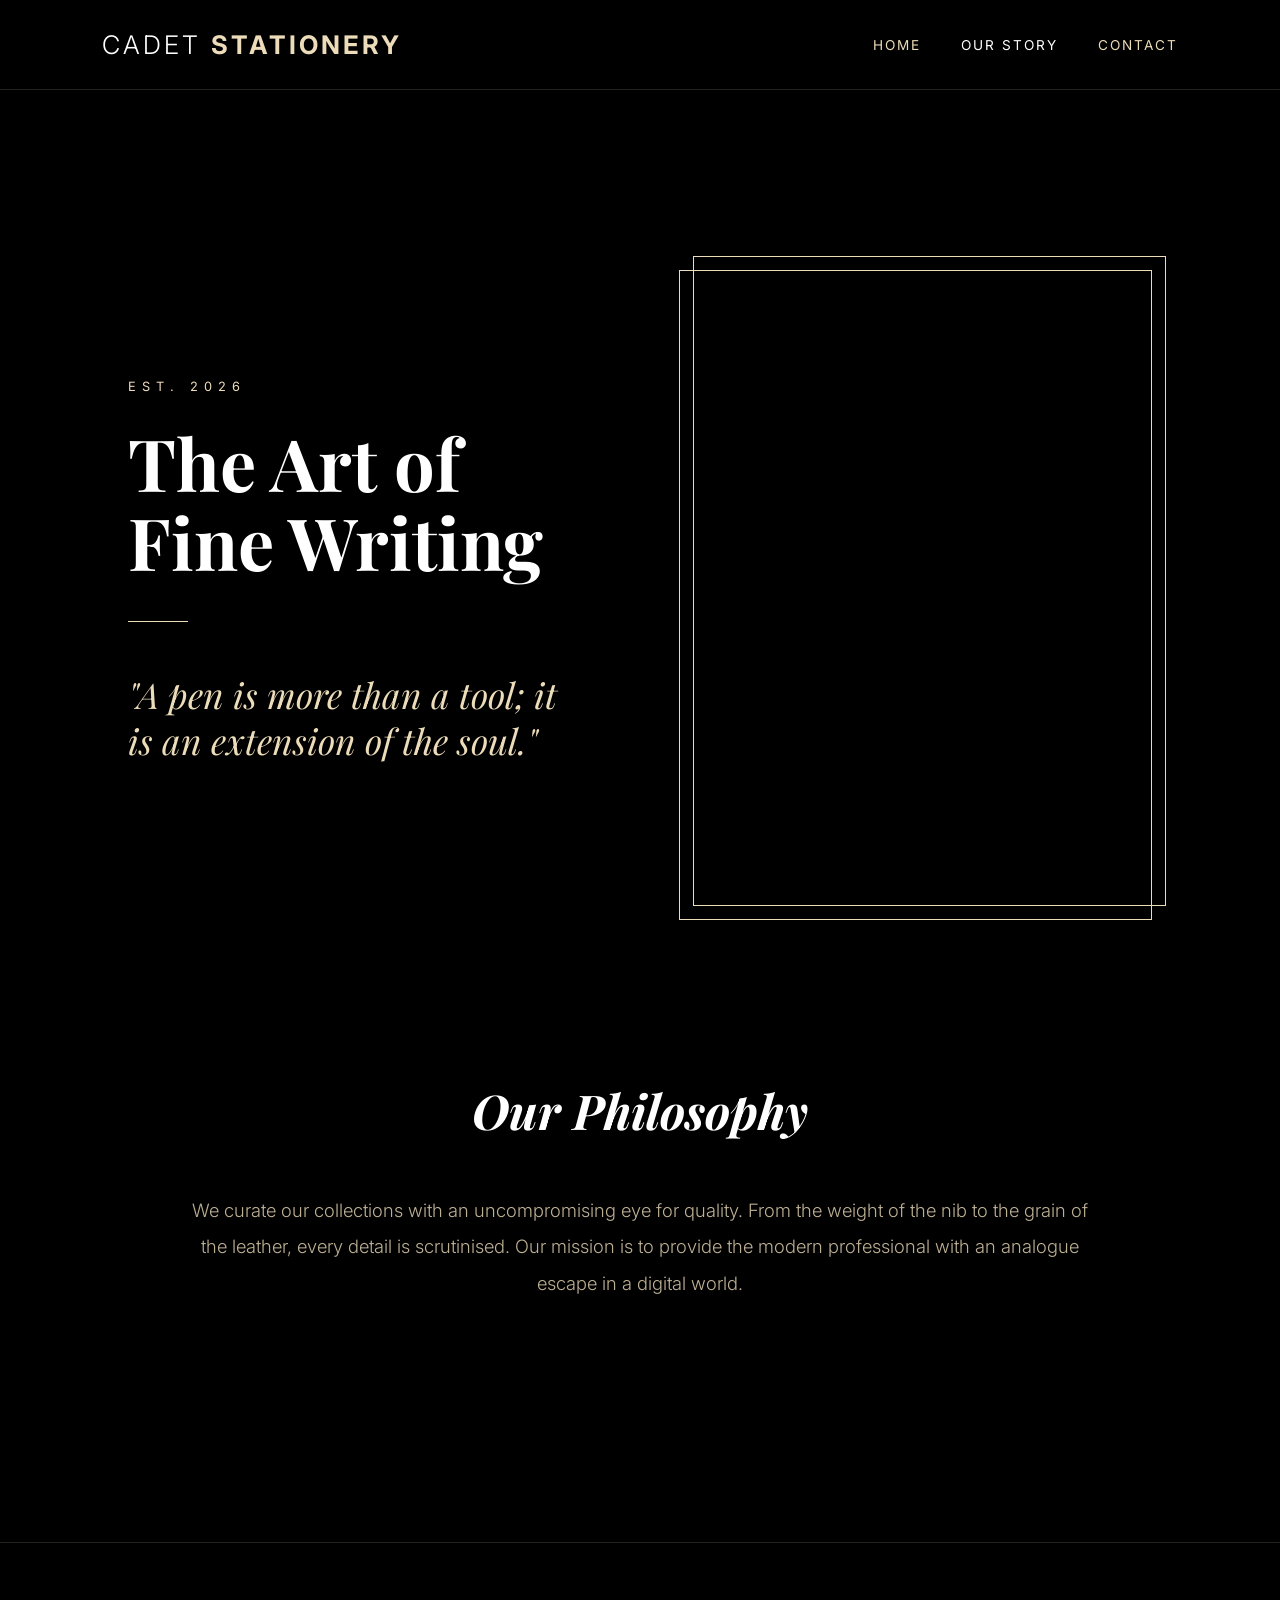
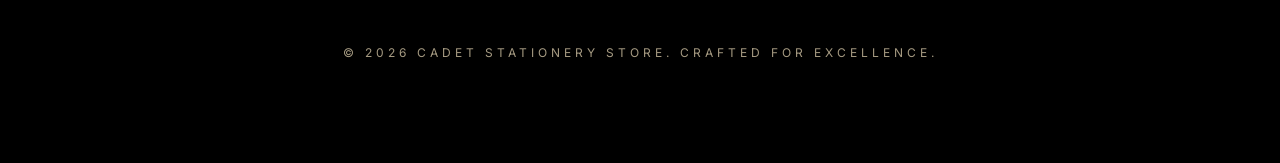
==== about.html @ 722ee62f "Update: Transformed website to Obsidian & Champagne ultra-luxury (Chanel) theme" ====
<!DOCTYPE html>
<html lang="en">

<head>
    <meta charset="UTF-8">
    <meta name="viewport" content="width=device-width, initial-scale=1.0">
    <title>Our Heritage | Cadet Stationery</title>
    <link href="https://fonts.googleapis.com/css2?family=Inter:wght@300;400;700&family=Playfair+Display:ital,wght@0,700;1,400&display=swap" rel="stylesheet">
    <link rel="stylesheet" href="style.css">
    <link rel="stylesheet" href="https://cdnjs.cloudflare.com/ajax/libs/font-awesome/6.4.0/css/all.min.css">
    <style>
        .heritage-section {
            display: flex;
            align-items: center;
            gap: 100px;
            margin-bottom: 150px;
        }
        .heritage-image {
            flex: 1;
            height: 650px;
            background: url('https://images.unsplash.com/photo-1456735190827-d1262f71b8a3?auto=format&fit=crop&q=80&w=800') center/cover;
            border: 1px solid var(--accent-champagne);
            padding: 10px;
            position: relative;
        }
        .heritage-image::after {
            content: '';
            position: absolute;
            top: -15px; right: -15px;
            width: 100%; height: 100%;
            border: 1px solid var(--accent-champagne);
            z-index: -1;
        }
        .heritage-content {
            flex: 1;
        }
        .gold-divider {
            width: 60px;
            height: 1px;
            background: var(--accent-champagne);
            margin: 40px 0;
        }
        .quote {
            font-size: 2.22rem;
            font-family: 'Playfair Display', serif;
            font-style: italic;
            color: var(--text-champagne);
            margin: 50px 0;
            line-height: 1.3;
        }

        @media (max-width: 768px) {
            .heritage-section { 
                flex-direction: column; 
                gap: 60px; 
                text-align: center; 
            }
            .heritage-image { 
                height: 500px;
                width: 100%; 
                order: -1; 
            }
            .heritage-image::after { display: none; }
            .heritage-content h1 { font-size: 3rem !important; }
            .quote { font-size: 1.6rem; }
            .gold-divider { margin: 30px auto; }
        }
    </style>
</head>

<body>
    <header>
        <a href="index.html" class="logo">CADET <span>STATIONERY</span></a>
        <ul class="nav-menu" id="navMenu">
            <li><a href="index.html">Home</a></li>
            <li><a href="about.html" class="active">Our Story</a></li>
            <li><a href="contact.html">Contact</a></li>
        </ul>
        <div class="menu-btn" id="menuBtn">
            <i class="fas fa-bars"></i>
        </div>
    </header>

    <section class="section-container" style="margin-top: 150px;">
        <div class="heritage-section">
            <div class="heritage-content">
                <p style="text-transform: uppercase; letter-spacing: 6px; color: var(--accent-champagne); margin-bottom: 25px; font-size: 0.8rem;">EST. 2026</p>
                <h1 id="dynTitle" style="font-size: 4.5rem; line-height: 1.1; color: var(--text-white);">The Art of <br>Fine Writing</h1>
                <div class="gold-divider"></div>
                <p id="dynText" style="font-weight: 300; font-size: 1.15rem; color: var(--text-champagne); line-height: 1.9; opacity: 0.9;">
                    <!-- Dynamic Content -->
                </p>
                <p id="dynQuote" class="quote">"A pen is more than a tool; it is an extension of the soul."</p>
            </div>
            <div id="dynImg" class="heritage-image"></div>
        </div>

        <div style="text-align: center; max-width: 900px; margin: 0 auto; padding-bottom: 120px;">
            <h2 style="font-size: 3rem; margin-bottom: 40px; color: var(--text-white); font-style: italic;">Our Philosophy</h2>
            <p style="font-weight: 300; font-size: 1.15rem; color: var(--text-champagne); line-height: 2; opacity: 0.8;">
                We curate our collections with an uncompromising eye for quality. From the weight of the nib to the grain of the leather, every detail is scrutinised. Our mission is to provide the modern professional with an analogue escape in a digital world.
            </p>
        </div>
    </section>

    <footer>
        <p>&copy; 2026 Cadet Stationery Store. Crafted for excellence.</p>
    </footer>

    <script>
        // Load Dynamic CMS Data
        const cmsData = JSON.parse(localStorage.getItem('cadet_cms'));
        if (cmsData) {
            if (cmsData.storyTitle) document.getElementById('dynTitle').innerText = cmsData.storyTitle;
            if (cmsData.storyText) document.getElementById('dynText').innerText = cmsData.storyText;
            if (cmsData.storyQuote) document.getElementById('dynQuote').innerText = `"${cmsData.storyQuote}"`;
            if (cmsData.storyImg) document.getElementById('dynImg').style.backgroundImage = `url('${cmsData.storyImg}')`;
        }
    </script>
</body>

</html>
---- style.css ----
/* 
    Cadet Stationery - $100,000 Premium Design System
    Refined Palette: Deep Royal Navy, 24k Gold, Silk Cream, Obsidian
*/

@import url('https://fonts.googleapis.com/css2?family=Inter:wght@300;400;500;700&family=Playfair+Display:ital,wght@0,700;1,400&display=swap');

:root {
    --primary-obsidian: #050505;
    --accent-champagne: #ecdcb9;
    --champagne-glow: rgba(236, 220, 185, 0.4);
    --chanel-bloom: 0 0 30px rgba(236, 220, 185, 0.2);
    --text-white: #ffffff;
    --text-champagne: #ecdcb9;
    --bg-dark: #000000;
    --card-bg: rgba(255, 255, 255, 0.03);
    --glass-border: rgba(236, 220, 185, 0.15);
    --transition-slow: all 0.6s cubic-bezier(0.16, 1, 0.3, 1);
    --transition-fast: all 0.3s ease;
}

/* Base Styles */
* {
    margin: 0;
    padding: 0;
    box-sizing: border-box;
}

html {
    scroll-behavior: smooth;
}

body {
    font-family: 'Inter', sans-serif;
    background-color: var(--bg-dark);
    color: var(--text-white);
    line-height: 1.7;
    overflow-x: hidden;
}

/* Custom Scrollbar */
::-webkit-scrollbar {
    width: 6px;
}
::-webkit-scrollbar-track {
    background: var(--bg-dark);
}
::-webkit-scrollbar-thumb {
    background: var(--accent-champagne);
    border-radius: 10px;
}

h1, h2, h3 {
    font-family: 'Playfair Display', serif;
    font-weight: 700;
}

/* Animations */
@keyframes fadeInUp {
    from { opacity: 0; transform: translateY(40px); }
    to { opacity: 1; transform: translateY(0); }
}

@keyframes champagnePulse {
    0% { box-shadow: 0 0 0 0 var(--champagne-glow); }
    70% { box-shadow: 0 0 20px 10px rgba(236, 220, 185, 0); }
    100% { box-shadow: 0 0 0 0 rgba(236, 220, 185, 0); }
}

/* Header & Nav */
header {
    height: 90px;
    display: flex;
    justify-content: space-between;
    align-items: center;
    padding: 0 8%;
    background: rgba(0, 0, 0, 0.9);
    backdrop-filter: blur(15px);
    position: fixed;
    width: 100%;
    top: 0;
    z-index: 1000;
    border-bottom: 1px solid var(--glass-border);
    transition: var(--transition-fast);
}

.logo {
    font-size: 1.6rem;
    color: var(--text-white);
    text-decoration: none;
    letter-spacing: 3px;
    text-transform: uppercase;
    font-weight: 300;
}

.logo span {
    color: var(--accent-champagne);
    font-weight: 700;
}

.nav-menu {
    display: flex;
    list-style: none;
}

.nav-menu li {
    margin-left: 40px;
}

.nav-menu a {
    text-decoration: none;
    color: var(--text-champagne);
    font-weight: 400;
    font-size: 0.85rem;
    text-transform: uppercase;
    letter-spacing: 2px;
    transition: var(--transition-fast);
}

.nav-menu a:hover, .nav-menu a.active {
    color: var(--text-white);
}

.menu-btn {
    display: none;
    font-size: 1.5rem;
    cursor: pointer;
    color: var(--text-dark);
    transition: var(--transition-fast);
}

.menu-btn:hover {
    color: var(--accent-gold);
}

/* Hero Section */
.hero {
    height: 100vh;
    width: 100%;
    background: linear-gradient(rgba(0, 0, 0, 0.8), rgba(0, 0, 0, 0.5)), url('hero-bg.png');
    background-size: cover;
    background-position: center;
    display: flex;
    align-items: center;
    justify-content: center;
    text-align: center;
    padding: 0 20px;
}

.hero-content h1 {
    font-size: 5.5rem;
    margin-bottom: 20px;
    line-height: 1.1;
    font-style: italic;
    color: var(--text-white);
    text-shadow: 0 0 20px rgba(255, 255, 255, 0.1);
}

.hero-content p {
    font-size: 1.1rem;
    margin: 0 auto 40px;
    color: var(--text-champagne);
    letter-spacing: 2px;
    text-transform: uppercase;
    font-weight: 300;
    max-width: 800px;
}

.btn-premium {
    padding: 18px 55px;
    background: var(--accent-champagne);
    color: var(--primary-obsidian);
    text-decoration: none;
    font-weight: 700;
    text-transform: uppercase;
    letter-spacing: 4px;
    transition: var(--transition-slow);
    display: inline-block;
    border: 1px solid var(--accent-champagne);
}

.btn-premium:hover {
    background: transparent;
    color: var(--accent-champagne);
    transform: scale(1.05);
}

/* Sections */
.section-container {
    padding: 120px 10%;
    max-width: 1600px;
    margin: 0 auto;
}

/* Featured Products Grid */
.product-grid {
    display: grid;
    grid-template-columns: repeat(auto-fit, minmax(320px, 1fr));
    gap: 60px;
    margin-top: 60px;
}

.product-card {
    background: var(--card-bg);
    border: 1px solid var(--glass-border);
    padding: 40px;
    text-align: center;
    transition: var(--transition-slow);
    position: relative;
    overflow: hidden;
}

.product-card:hover {
    transform: translateY(-20px);
    border-color: var(--accent-champagne);
    box-shadow: var(--chanel-bloom);
}

.product-img-container {
    width: 100%;
    height: 350px;
    overflow: hidden;
    margin-bottom: 30px;
    background: #0a0a0a;
}

.product-name {
    font-size: 1.8rem;
    margin-bottom: 12px;
    color: var(--text-white);
    font-style: italic;
    letter-spacing: 1px;
}

.product-price {
    font-size: 1rem;
    color: var(--accent-champagne);
    font-weight: 300;
    margin-bottom: 35px;
    letter-spacing: 3px;
    text-transform: uppercase;
}

.buy-btn {
    width: 100%;
    padding: 18px;
    background: transparent;
    color: var(--accent-champagne);
    border: 1px solid var(--accent-champagne);
    cursor: pointer;
    font-weight: 700;
    text-transform: uppercase;
    letter-spacing: 3px;
    transition: var(--transition-fast);
}

.buy-btn:hover {
    background: var(--accent-champagne);
    color: var(--primary-obsidian);
}

/* WhatsApp Float */
.whatsapp-float {
    position: fixed;
    bottom: 50px;
    right: 50px;
    width: 70px;
    height: 70px;
    background: #25d366;
    color: white;
    border-radius: 50%;
    display: flex;
    align-items: center;
    justify-content: center;
    font-size: 35px;
    box-shadow: 0 10px 30px rgba(0,0,0,0.5);
    text-decoration: none;
    z-index: 1000;
    animation: goldPulse 2s infinite;
    transition: var(--transition-fast);
}

.whatsapp-float:hover {
    transform: scale(1.1) rotate(10deg);
}

.product-card:hover {
    transform: translateY(-10px);
    border-color: var(--primary-forest);
    box-shadow: 0 20px 40px rgba(26, 60, 52, 0.08);
}

.product-img {
    width: 100%;
    height: 100%;
    object-fit: cover;
    transition: var(--transition-slow);
}

.product-card:hover .product-img {
    transform: scale(1.08);
}

/* Category Filters */
.filter-bar {
    display: flex;
    justify-content: center;
    gap: 20px;
    margin-bottom: 60px;
    flex-wrap: wrap;
}

.filter-tab {
    padding: 12px 30px;
    background: transparent;
    border: 1px solid var(--glass-border);
    color: var(--text-champagne);
    cursor: pointer;
    font-size: 0.8rem;
    text-transform: uppercase;
    letter-spacing: 3px;
    transition: var(--transition-fast);
}

.filter-tab:hover, .filter-tab.active {
    background: var(--accent-champagne);
    color: var(--primary-obsidian);
    border-color: var(--accent-champagne);
}

footer {
    padding: 100px 8%;
    background: #000000;
    text-align: center;
    border-top: 1px solid var(--glass-border);
}

footer p {
    color: var(--text-champagne);
    font-size: 0.75rem;
    letter-spacing: 4px;
    text-transform: uppercase;
    opacity: 0.7;
}

.product-card:hover .product-img {
    transform: scale(1.1);
    filter: brightness(1.1);
}

.product-card {
    background: var(--card-bg);
    border: 1px solid var(--glass-border);
    padding: 30px;
    text-align: center;
    transition: var(--transition-slow);
    display: flex;
    flex-direction: column;
    justify-content: space-between;
}

.product-card:hover {
    transform: translateY(-20px);
    border-color: var(--accent-gold);
    box-shadow: var(--gold-bloom);
}

/* Responsive Design System Refinement */

@media (max-width: 1200px) {
    .section-container { padding: 100px 5%; }
    .product-grid { gap: 30px; }
}

@media (max-width: 1024px) {
    .hero-content h1 { font-size: 3.8rem; }
    .product-grid { grid-template-columns: repeat(2, 1fr); }
}

@media (max-width: 768px) {
    header { padding: 0 5%; height: 75px; }
    .logo { font-size: 1.3rem; }
    
    .menu-btn { display: block; z-index: 1001; }

    .nav-menu { 
        position: fixed;
        top: 0;
        right: -100%;
        width: 80%;
        height: 100vh;
        background: #02060c;
        flex-direction: column;
        align-items: center;
        justify-content: center;
        transition: var(--transition-slow);
        box-shadow: -10px 0 30px rgba(0,0,0,0.5);
        border-left: 1px solid var(--glass-border);
    }

    .nav-menu.active { right: 0; }
    .nav-menu li { margin: 20px 0; }
    .hero-content h1 { font-size: 3.2rem; }
    
    .filter-bar { gap: 10px; }
    .filter-tab { padding: 8px 15px; font-size: 0.7rem; }
}

@media (max-width: 600px) {
    .product-grid { 
        grid-template-columns: repeat(2, 1fr) !important; 
        gap: 15px !important; 
    }
    .hero-content h1 { font-size: 2.2rem; }
    .hero-content p { font-size: 0.8rem; }
    .btn-premium { 
        padding: 12px 25px !important; 
        font-size: 0.7rem !important; 
        width: auto !important;
        margin: 0 auto;
    }
    .section-container { padding: 40px 4% !important; }
    .product-img-container { height: 160px; }
    .product-card { padding: 12px; }
    .product-name { font-size: 0.9rem; margin-bottom: 5px; height: 2.8em; overflow: hidden; }
    .product-price { font-size: 0.8rem; margin-bottom: 10px; }
    .buy-btn { padding: 8px; font-size: 0.6rem; }
}

@media (max-width: 400px) {
    .product-grid { gap: 10px !important; }
    .product-img-container { height: 140px; }
    .product-name { font-size: 0.8rem; }
}

/* Tablet/Mobile Fixes for Heritage & Contact */
@media (max-width: 768px) {
    .heritage-section { flex-direction: column; gap: 40px; text-align: center; }
    .heritage-image { height: 400px; order: -1; width: 100%; }
    .heritage-image::after { display: none; }
    .heritage-content h1 { font-size: 2.8rem !important; }
    
    .contact-grid { grid-template-columns: 1fr !important; gap: 50px; }
    .contact-info { text-align: center; }
    .contact-form-container { padding: 30px; }
    .whatsapp-float { width: 60px; height: 60px; font-size: 25px; bottom: 20px; right: 20px; }
}
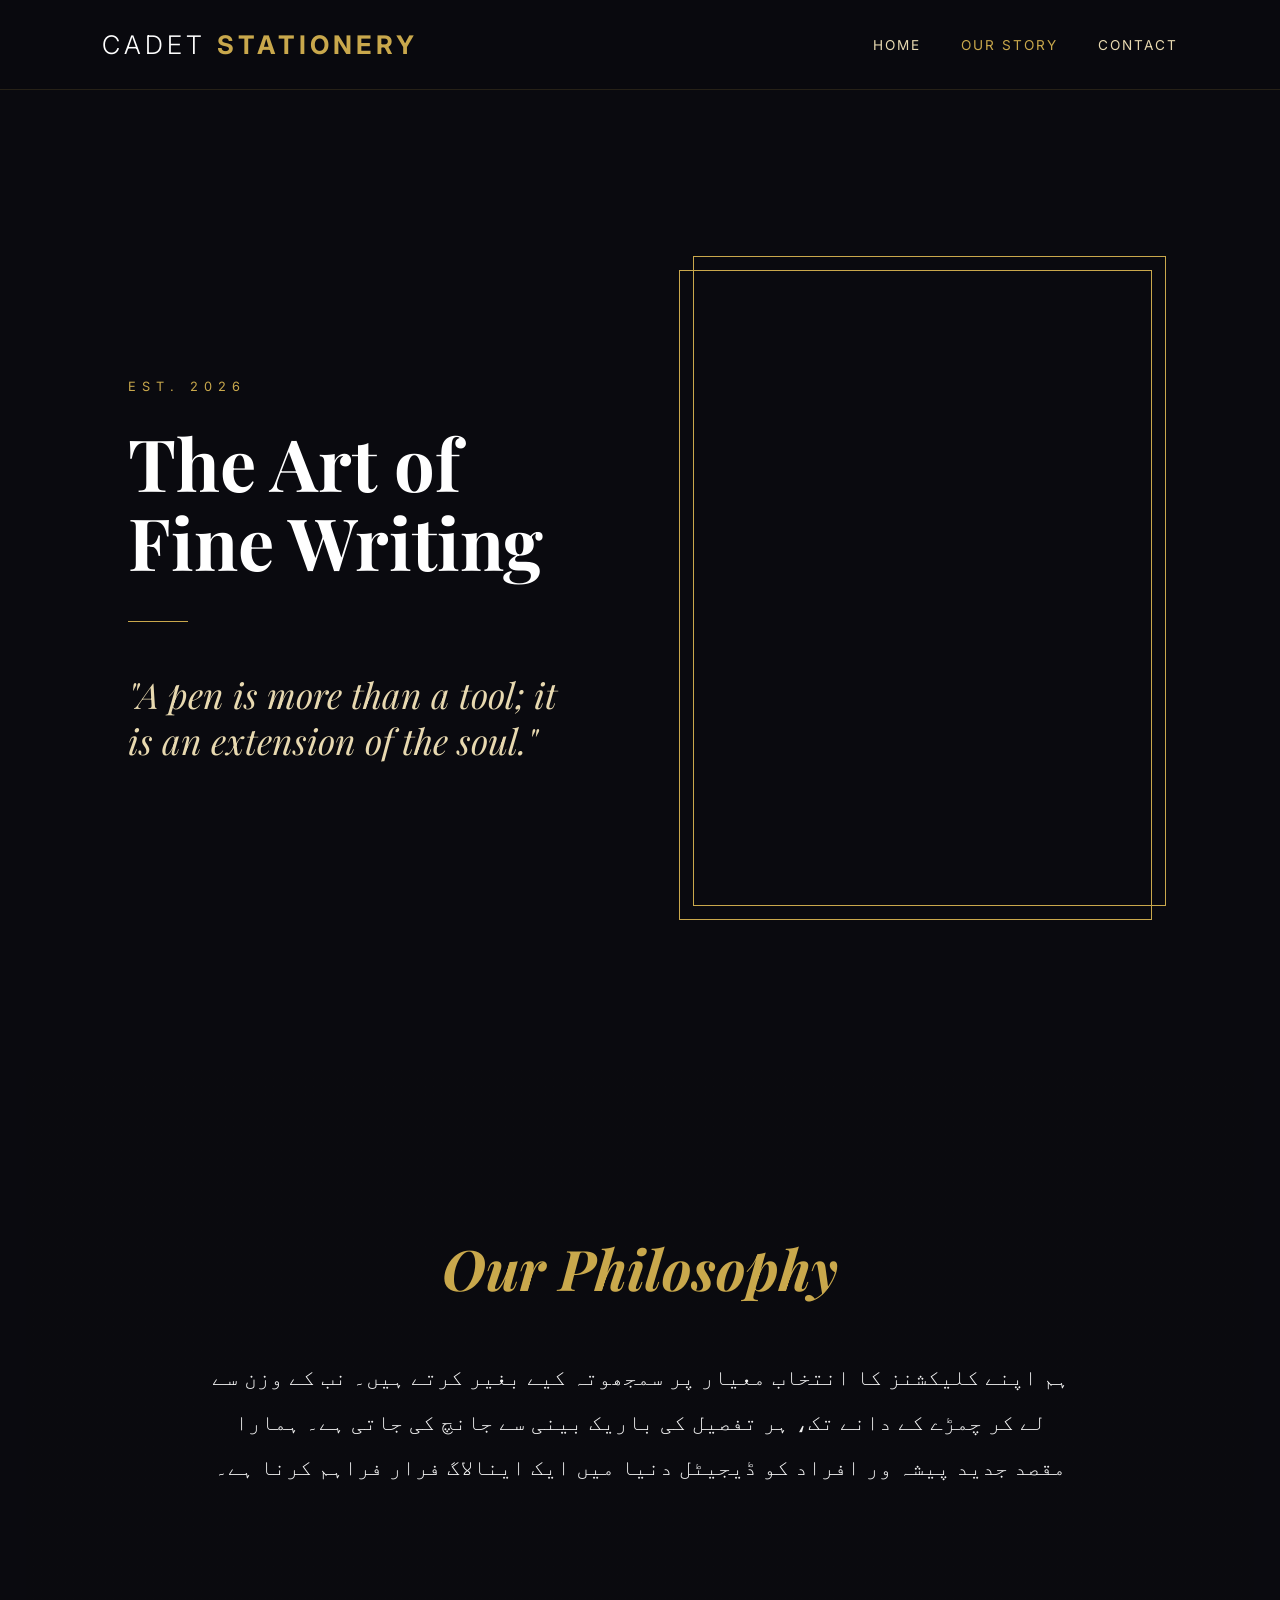
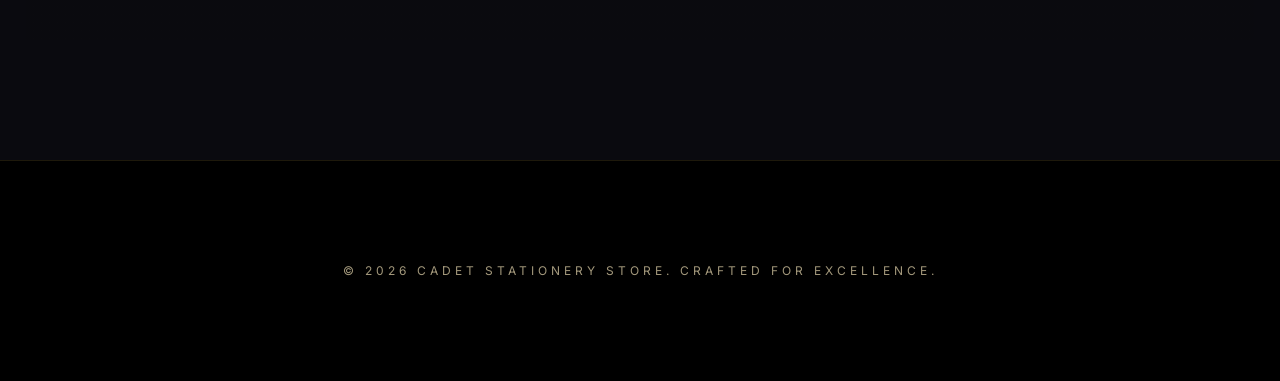
==== commit 0c16de2f: "Update: Urdu Philosophy with background, Circular DP for mobile, and expanded Admin CMS" ====
--- a/about.html
+++ b/about.html
@@ -19,7 +19,7 @@
             flex: 1;
             height: 650px;
             background: url('https://images.unsplash.com/photo-1456735190827-d1262f71b8a3?auto=format&fit=crop&q=80&w=800') center/cover;
-            border: 1px solid var(--accent-champagne);
+            border: 1px solid var(--accent-gold);
             padding: 10px;
             position: relative;
         }
@@ -28,7 +28,7 @@
             position: absolute;
             top: -15px; right: -15px;
             width: 100%; height: 100%;
-            border: 1px solid var(--accent-champagne);
+            border: 1px solid var(--accent-gold);
             z-index: -1;
         }
         .heritage-content {
@@ -37,7 +37,7 @@
         .gold-divider {
             width: 60px;
             height: 1px;
-            background: var(--accent-champagne);
+            background: var(--accent-gold);
             margin: 40px 0;
         }
         .quote {
@@ -49,21 +49,43 @@
             line-height: 1.3;
         }
 
+        /* Profile DP styling for Mobile */
+        .profile-dp-container {
+            display: none;
+            width: 180px;
+            height: 180px;
+            margin: 0 auto 30px;
+            border-radius: 50%;
+            border: 3px solid var(--accent-gold);
+            padding: 8px;
+            background: var(--bg-dark);
+            box-shadow: 0 0 30px var(--gold-glow);
+        }
+        .profile-dp {
+            width: 100%;
+            height: 100%;
+            border-radius: 50%;
+            object-fit: cover;
+        }
+
+        /* Philosophy Background Style */
+        .philosophy-wrap {
+            position: relative;
+            padding: 150px 0;
+            background: linear-gradient(rgba(10, 10, 15, 0.9), rgba(10, 10, 15, 0.9)), url('hero-bg.png') center/cover fixed;
+            margin: 0 -10%;
+            color: white;
+            text-align: center;
+        }
+
         @media (max-width: 768px) {
-            .heritage-section { 
-                flex-direction: column; 
-                gap: 60px; 
-                text-align: center; 
-            }
-            .heritage-image { 
-                height: 500px;
-                width: 100%; 
-                order: -1; 
-            }
-            .heritage-image::after { display: none; }
+            .heritage-section { flex-direction: column; gap: 60px; text-align: center; }
+            .heritage-image { display: none; } /* Hide the big strip on mobile */
+            .profile-dp-container { display: block; } /* Show DP on mobile */
             .heritage-content h1 { font-size: 3rem !important; }
             .quote { font-size: 1.6rem; }
             .gold-divider { margin: 30px auto; }
+            .philosophy-wrap { padding: 100px 5%; margin: 0; }
         }
     </style>
 </head>
@@ -84,7 +106,12 @@
     <section class="section-container" style="margin-top: 150px;">
         <div class="heritage-section">
             <div class="heritage-content">
-                <p style="text-transform: uppercase; letter-spacing: 6px; color: var(--accent-champagne); margin-bottom: 25px; font-size: 0.8rem;">EST. 2026</p>
+                <!-- Mobile DP -->
+                <div class="profile-dp-container">
+                    <img id="dynDp" class="profile-dp" src="https://images.unsplash.com/photo-1507003211169-0a1dd7228f2d?auto=format&fit=crop&q=80&w=200" alt="DP">
+                </div>
+
+                <p style="text-transform: uppercase; letter-spacing: 6px; color: var(--accent-gold); margin-bottom: 25px; font-size: 0.8rem;">EST. 2026</p>
                 <h1 id="dynTitle" style="font-size: 4.5rem; line-height: 1.1; color: var(--text-white);">The Art of <br>Fine Writing</h1>
                 <div class="gold-divider"></div>
                 <p id="dynText" style="font-weight: 300; font-size: 1.15rem; color: var(--text-champagne); line-height: 1.9; opacity: 0.9;">
@@ -95,11 +122,13 @@
             <div id="dynImg" class="heritage-image"></div>
         </div>
 
-        <div style="text-align: center; max-width: 900px; margin: 0 auto; padding-bottom: 120px;">
-            <h2 style="font-size: 3rem; margin-bottom: 40px; color: var(--text-white); font-style: italic;">Our Philosophy</h2>
-            <p style="font-weight: 300; font-size: 1.15rem; color: var(--text-champagne); line-height: 2; opacity: 0.8;">
-                We curate our collections with an uncompromising eye for quality. From the weight of the nib to the grain of the leather, every detail is scrutinised. Our mission is to provide the modern professional with an analogue escape in a digital world.
-            </p>
+        <div class="philosophy-wrap">
+            <div style="max-width: 900px; margin: 0 auto; padding: 0 20px;">
+                <h2 id="philTitle" style="font-size: 3.5rem; margin-bottom: 40px; color: var(--accent-gold); font-style: italic;">Our Philosophy</h2>
+                <p id="philText" style="font-weight: 300; font-size: 1.4rem; color: var(--text-white); line-height: 2; opacity: 0.95; direction: rtl;">
+                    ہم اپنے کلیکشنز کا انتخاب معیار پر سمجھوتہ کیے بغیر کرتے ہیں۔ نب کے وزن سے لے کر چمڑے کے دانے تک، ہر تفصیل کی باریک بینی سے جانچ کی جاتی ہے۔ ہمارا مقصد جدید پیشہ ور افراد کو ڈیجیٹل دنیا میں ایک اینالاگ فرار فراہم کرنا ہے۔
+                </p>
+            </div>
         </div>
     </section>
 
@@ -115,6 +144,39 @@
             if (cmsData.storyText) document.getElementById('dynText').innerText = cmsData.storyText;
             if (cmsData.storyQuote) document.getElementById('dynQuote').innerText = `"${cmsData.storyQuote}"`;
             if (cmsData.storyImg) document.getElementById('dynImg').style.backgroundImage = `url('${cmsData.storyImg}')`;
+            
+            // New CMS Fields
+            if (cmsData.dpImg) document.getElementById('dynDp').src = cmsData.dpImg;
+            if (cmsData.philTitle) document.getElementById('philTitle').innerText = cmsData.philTitle;
+            if (cmsData.philText) {
+                document.getElementById('philText').innerText = cmsData.philText;
+                // Auto-detect Urdu to set RTL
+                if (containsUrdu(cmsData.philText)) {
+                    document.getElementById('philText').style.direction = 'rtl';
+                } else {
+                    document.getElementById('philText').style.direction = 'ltr';
+                }
+            }
+        }
+
+        function containsUrdu(text) {
+            const urduPattern = /[\u0600-\u06FF]/;
+            return urduPattern.test(text);
+        }
+
+        const menuBtn = document.getElementById('menuBtn');
+        const navMenu = document.getElementById('navMenu');
+
+        if (menuBtn && navMenu) {
+            menuBtn.addEventListener('click', () => {
+                navMenu.classList.toggle('active');
+                const icon = menuBtn.querySelector('i');
+                if (navMenu.classList.contains('active')) {
+                    icon.classList.replace('fa-bars', 'fa-times');
+                } else {
+                    icon.classList.replace('fa-times', 'fa-bars');
+                }
+            });
         }
     </script>
 </body>
--- a/style.css
+++ b/style.css
@@ -6,15 +6,18 @@
 @import url('https://fonts.googleapis.com/css2?family=Inter:wght@300;400;500;700&family=Playfair+Display:ital,wght@0,700;1,400&display=swap');
 
 :root {
-    --primary-obsidian: #050505;
-    --accent-champagne: #ecdcb9;
-    --champagne-glow: rgba(236, 220, 185, 0.4);
-    --chanel-bloom: 0 0 30px rgba(236, 220, 185, 0.2);
+    --primary-obsidian: #0a0a0f;
+    --accent-gold: #c9a84c;
+    --champagne-light: #e8d9b0;
+    --card-deep: #1e1e2e;
+    --aurelian-gold: #a87d30;
+    --gold-glow: rgba(201, 168, 76, 0.3);
+    --chanel-bloom: 0 10px 40px rgba(0, 0, 0, 0.5);
     --text-white: #ffffff;
-    --text-champagne: #ecdcb9;
-    --bg-dark: #000000;
-    --card-bg: rgba(255, 255, 255, 0.03);
-    --glass-border: rgba(236, 220, 185, 0.15);
+    --text-champagne: #e8d9b0;
+    --bg-dark: #0a0a0f;
+    --card-bg: rgba(30, 30, 46, 0.7);
+    --glass-border: rgba(201, 168, 76, 0.15);
     --transition-slow: all 0.6s cubic-bezier(0.16, 1, 0.3, 1);
     --transition-fast: all 0.3s ease;
 }
@@ -46,7 +49,7 @@
     background: var(--bg-dark);
 }
 ::-webkit-scrollbar-thumb {
-    background: var(--accent-champagne);
+    background: var(--accent-gold);
     border-radius: 10px;
 }
 
@@ -61,10 +64,10 @@
     to { opacity: 1; transform: translateY(0); }
 }
 
-@keyframes champagnePulse {
-    0% { box-shadow: 0 0 0 0 var(--champagne-glow); }
-    70% { box-shadow: 0 0 20px 10px rgba(236, 220, 185, 0); }
-    100% { box-shadow: 0 0 0 0 rgba(236, 220, 185, 0); }
+@keyframes goldPulse {
+    0% { box-shadow: 0 0 0 0 var(--gold-glow); }
+    70% { box-shadow: 0 0 20px 10px rgba(201, 168, 76, 0); }
+    100% { box-shadow: 0 0 0 0 rgba(201, 168, 76, 0); }
 }
 
 /* Header & Nav */
@@ -74,8 +77,8 @@
     justify-content: space-between;
     align-items: center;
     padding: 0 8%;
-    background: rgba(0, 0, 0, 0.9);
-    backdrop-filter: blur(15px);
+    background: rgba(10, 10, 15, 0.95);
+    backdrop-filter: blur(20px);
     position: fixed;
     width: 100%;
     top: 0;
@@ -88,13 +91,13 @@
     font-size: 1.6rem;
     color: var(--text-white);
     text-decoration: none;
-    letter-spacing: 3px;
+    letter-spacing: 4px;
     text-transform: uppercase;
     font-weight: 300;
 }
 
 .logo span {
-    color: var(--accent-champagne);
+    color: var(--accent-gold);
     font-weight: 700;
 }
 
@@ -118,7 +121,25 @@
 }
 
 .nav-menu a:hover, .nav-menu a.active {
-    color: var(--text-white);
+    color: var(--accent-gold);
+}
+
+.btn-premium {
+    padding: 18px 55px;
+    background: var(--accent-gold);
+    color: var(--primary-obsidian);
+    text-decoration: none;
+    font-weight: 700;
+    text-transform: uppercase;
+    letter-spacing: 4px;
+    transition: var(--transition-slow);
+    display: inline-block;
+}
+
+.btn-premium:hover {
+    background: var(--text-white);
+    color: var(--primary-obsidian);
+    transform: scale(1.05);
 }
 
 .menu-btn {
@@ -137,7 +158,7 @@
 .hero {
     height: 100vh;
     width: 100%;
-    background: linear-gradient(rgba(0, 0, 0, 0.8), rgba(0, 0, 0, 0.5)), url('hero-bg.png');
+    background: linear-gradient(rgba(10, 10, 15, 0.7), rgba(10, 10, 15, 0.4)), url('hero-bg.png');
     background-size: cover;
     background-position: center;
     display: flex;
@@ -153,7 +174,7 @@
     line-height: 1.1;
     font-style: italic;
     color: var(--text-white);
-    text-shadow: 0 0 20px rgba(255, 255, 255, 0.1);
+    text-shadow: 0 0 30px rgba(0, 0, 0, 0.5);
 }
 
 .hero-content p {
@@ -164,25 +185,6 @@
     text-transform: uppercase;
     font-weight: 300;
     max-width: 800px;
-}
-
-.btn-premium {
-    padding: 18px 55px;
-    background: var(--accent-champagne);
-    color: var(--primary-obsidian);
-    text-decoration: none;
-    font-weight: 700;
-    text-transform: uppercase;
-    letter-spacing: 4px;
-    transition: var(--transition-slow);
-    display: inline-block;
-    border: 1px solid var(--accent-champagne);
-}
-
-.btn-premium:hover {
-    background: transparent;
-    color: var(--accent-champagne);
-    transform: scale(1.05);
 }
 
 /* Sections */
@@ -208,12 +210,13 @@
     transition: var(--transition-slow);
     position: relative;
     overflow: hidden;
+    box-shadow: 0 20px 40px rgba(0, 0, 0, 0.3);
 }
 
 .product-card:hover {
     transform: translateY(-20px);
-    border-color: var(--accent-champagne);
-    box-shadow: var(--chanel-bloom);
+    border-color: var(--accent-gold);
+    box-shadow: 0 30px 60px rgba(0, 0, 0, 0.5), 0 0 20px var(--gold-glow);
 }
 
 .product-img-container {
@@ -221,7 +224,7 @@
     height: 350px;
     overflow: hidden;
     margin-bottom: 30px;
-    background: #0a0a0a;
+    background: #000;
 }
 
 .product-name {
@@ -229,12 +232,11 @@
     margin-bottom: 12px;
     color: var(--text-white);
     font-style: italic;
-    letter-spacing: 1px;
 }
 
 .product-price {
     font-size: 1rem;
-    color: var(--accent-champagne);
+    color: var(--accent-gold);
     font-weight: 300;
     margin-bottom: 35px;
     letter-spacing: 3px;
@@ -245,8 +247,8 @@
     width: 100%;
     padding: 18px;
     background: transparent;
-    color: var(--accent-champagne);
-    border: 1px solid var(--accent-champagne);
+    color: var(--accent-gold);
+    border: 1px solid var(--accent-gold);
     cursor: pointer;
     font-weight: 700;
     text-transform: uppercase;
@@ -255,7 +257,7 @@
 }
 
 .buy-btn:hover {
-    background: var(--accent-champagne);
+    background: var(--accent-gold);
     color: var(--primary-obsidian);
 }
 
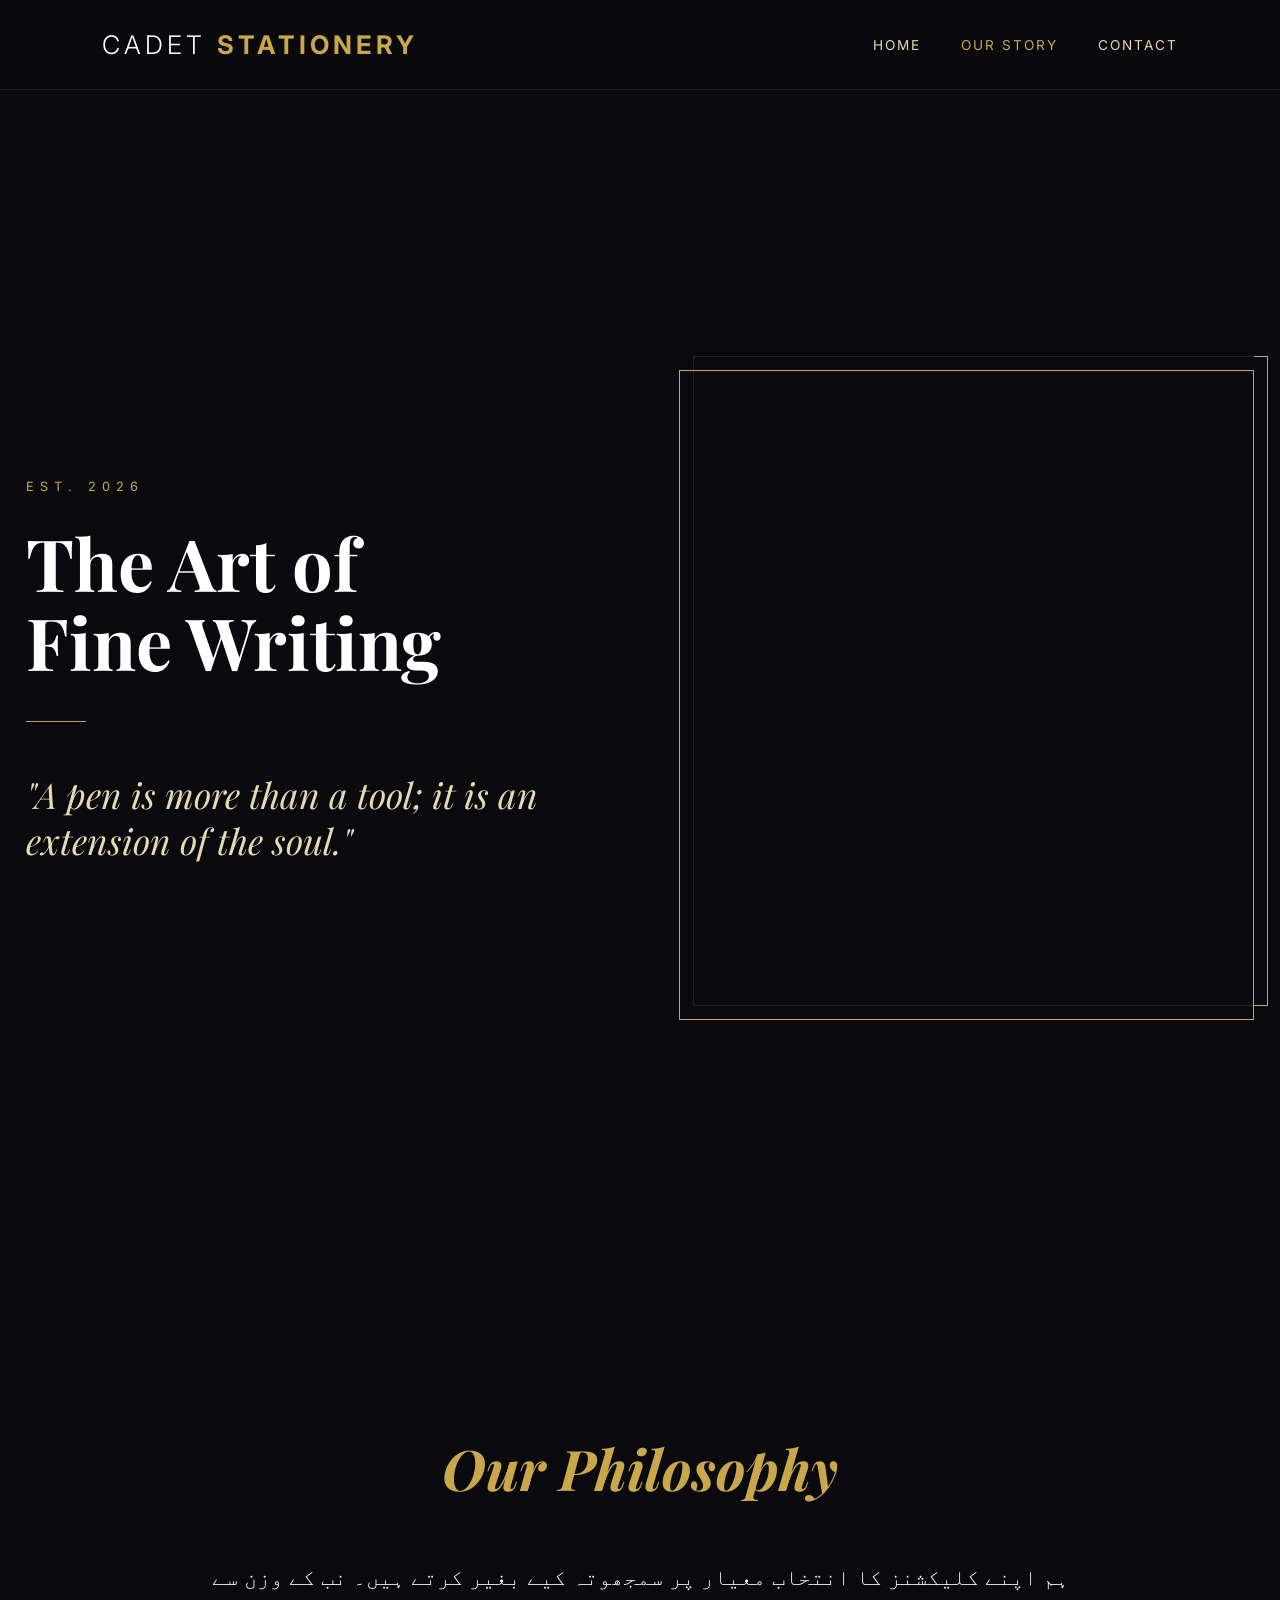
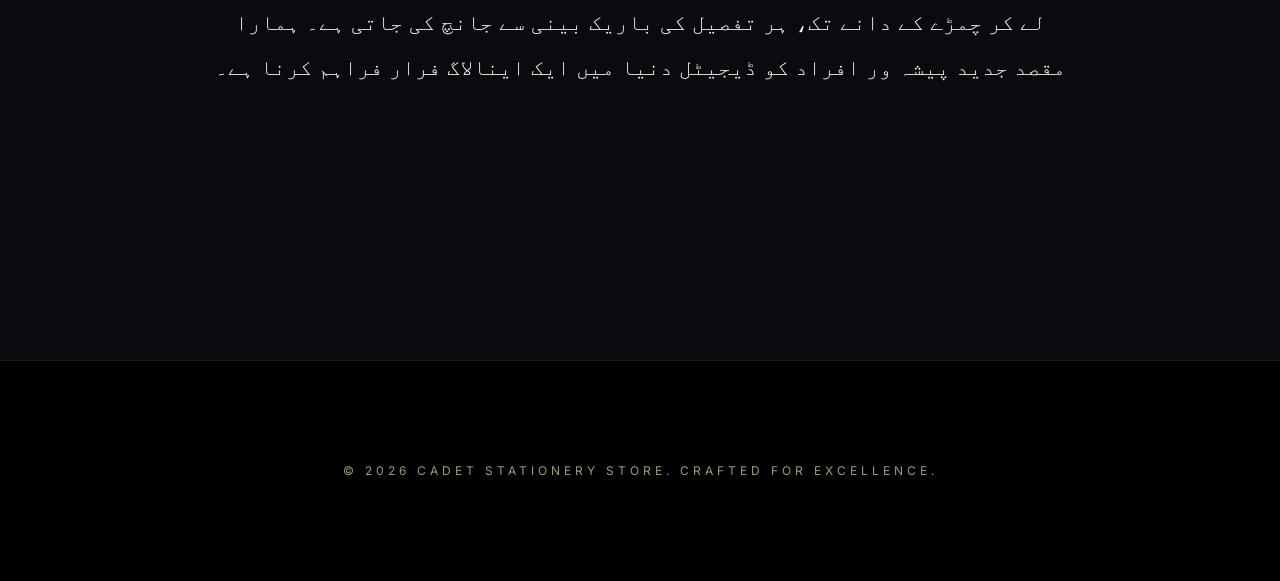
==== commit 10cddf94: "Update: Square DP (Choras) and Fixed background for Story section" ====
--- a/about.html
+++ b/about.html
@@ -49,23 +49,30 @@
             line-height: 1.3;
         }
 
-        /* Profile DP styling for Mobile */
+        /* Profile DP styling for Mobile - Square (Choras) */
         .profile-dp-container {
             display: none;
-            width: 180px;
-            height: 180px;
+            width: 250px;
+            height: 300px;
             margin: 0 auto 30px;
-            border-radius: 50%;
-            border: 3px solid var(--accent-gold);
-            padding: 8px;
+            border: 2px solid var(--accent-gold);
+            padding: 5px;
             background: var(--bg-dark);
-            box-shadow: 0 0 30px var(--gold-glow);
+            box-shadow: 0 15px 40px rgba(0, 0, 0, 0.5);
+            border-radius: 4px; /* Slight softness */
         }
         .profile-dp {
             width: 100%;
             height: 100%;
-            border-radius: 50%;
             object-fit: cover;
+            border-radius: 2px;
+        }
+
+        /* Top Story Section Background */
+        .heritage-section-wrap {
+            padding: 100px 0;
+            background: linear-gradient(rgba(10, 10, 15, 0.85), rgba(10, 10, 15, 0.85)), url('hero-bg.png') center/cover fixed;
+            margin: 0 -10%;
         }
 
         /* Philosophy Background Style */
@@ -104,22 +111,24 @@
     </header>
 
     <section class="section-container" style="margin-top: 150px;">
-        <div class="heritage-section">
-            <div class="heritage-content">
-                <!-- Mobile DP -->
-                <div class="profile-dp-container">
-                    <img id="dynDp" class="profile-dp" src="https://images.unsplash.com/photo-1507003211169-0a1dd7228f2d?auto=format&fit=crop&q=80&w=200" alt="DP">
+        <div class="heritage-section-wrap">
+            <div class="heritage-section">
+                <div class="heritage-content">
+                    <!-- Mobile DP -->
+                    <div class="profile-dp-container">
+                        <img id="dynDp" class="profile-dp" src="https://images.unsplash.com/photo-1507003211169-0a1dd7228f2d?auto=format&fit=crop&q=80&w=200" alt="DP">
+                    </div>
+
+                    <p style="text-transform: uppercase; letter-spacing: 6px; color: var(--accent-gold); margin-bottom: 25px; font-size: 0.8rem;">EST. 2026</p>
+                    <h1 id="dynTitle" style="font-size: 4.5rem; line-height: 1.1; color: var(--text-white);">The Art of <br>Fine Writing</h1>
+                    <div class="gold-divider"></div>
+                    <p id="dynText" style="font-weight: 300; font-size: 1.15rem; color: var(--text-champagne); line-height: 1.9; opacity: 0.9;">
+                        <!-- Dynamic Content -->
+                    </p>
+                    <p id="dynQuote" class="quote">"A pen is more than a tool; it is an extension of the soul."</p>
                 </div>
-
-                <p style="text-transform: uppercase; letter-spacing: 6px; color: var(--accent-gold); margin-bottom: 25px; font-size: 0.8rem;">EST. 2026</p>
-                <h1 id="dynTitle" style="font-size: 4.5rem; line-height: 1.1; color: var(--text-white);">The Art of <br>Fine Writing</h1>
-                <div class="gold-divider"></div>
-                <p id="dynText" style="font-weight: 300; font-size: 1.15rem; color: var(--text-champagne); line-height: 1.9; opacity: 0.9;">
-                    <!-- Dynamic Content -->
-                </p>
-                <p id="dynQuote" class="quote">"A pen is more than a tool; it is an extension of the soul."</p>
+                <div id="dynImg" class="heritage-image"></div>
             </div>
-            <div id="dynImg" class="heritage-image"></div>
         </div>
 
         <div class="philosophy-wrap">
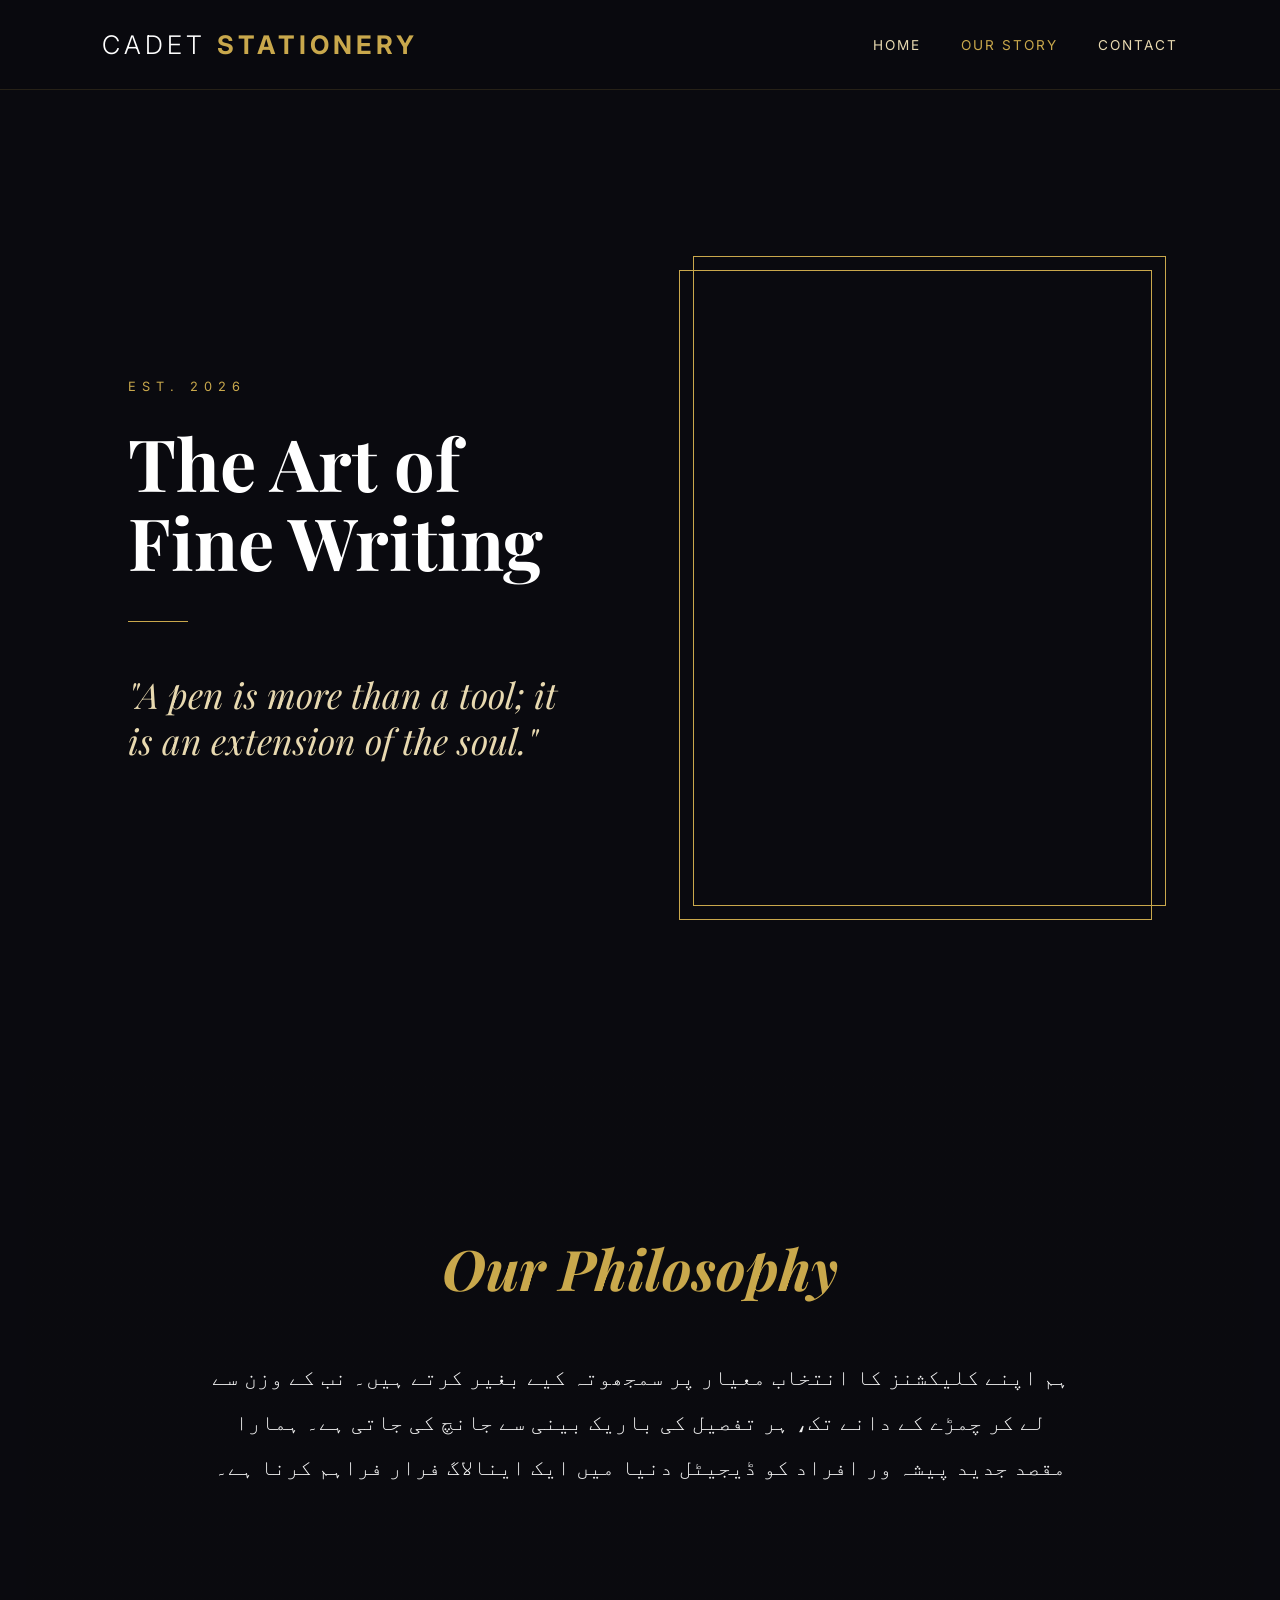
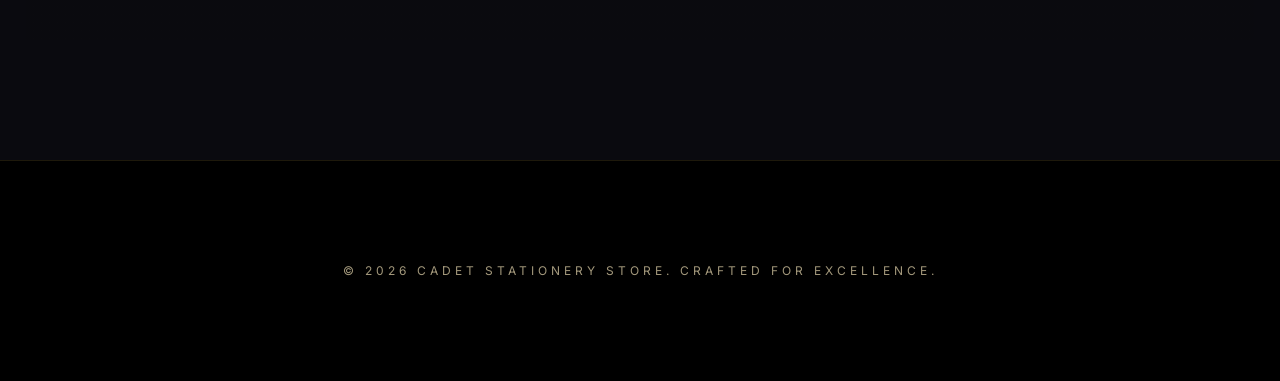
==== commit ef9fbb42: "Revert: Changed Story page back to previous state (Round DP and simple background)" ====
--- a/about.html
+++ b/about.html
@@ -49,30 +49,23 @@
             line-height: 1.3;
         }
 
-        /* Profile DP styling for Mobile - Square (Choras) */
+        /* Profile DP styling for Mobile */
         .profile-dp-container {
             display: none;
-            width: 250px;
-            height: 300px;
+            width: 180px;
+            height: 180px;
             margin: 0 auto 30px;
-            border: 2px solid var(--accent-gold);
-            padding: 5px;
+            border-radius: 50%;
+            border: 3px solid var(--accent-gold);
+            padding: 8px;
             background: var(--bg-dark);
-            box-shadow: 0 15px 40px rgba(0, 0, 0, 0.5);
-            border-radius: 4px; /* Slight softness */
+            box-shadow: 0 0 30px var(--gold-glow);
         }
         .profile-dp {
             width: 100%;
             height: 100%;
+            border-radius: 50%;
             object-fit: cover;
-            border-radius: 2px;
-        }
-
-        /* Top Story Section Background */
-        .heritage-section-wrap {
-            padding: 100px 0;
-            background: linear-gradient(rgba(10, 10, 15, 0.85), rgba(10, 10, 15, 0.85)), url('hero-bg.png') center/cover fixed;
-            margin: 0 -10%;
         }
 
         /* Philosophy Background Style */
@@ -111,24 +104,22 @@
     </header>
 
     <section class="section-container" style="margin-top: 150px;">
-        <div class="heritage-section-wrap">
-            <div class="heritage-section">
-                <div class="heritage-content">
-                    <!-- Mobile DP -->
-                    <div class="profile-dp-container">
-                        <img id="dynDp" class="profile-dp" src="https://images.unsplash.com/photo-1507003211169-0a1dd7228f2d?auto=format&fit=crop&q=80&w=200" alt="DP">
-                    </div>
+        <div class="heritage-section">
+            <div class="heritage-content">
+                <!-- Mobile DP -->
+                <div class="profile-dp-container">
+                    <img id="dynDp" class="profile-dp" src="https://images.unsplash.com/photo-1507003211169-0a1dd7228f2d?auto=format&fit=crop&q=80&w=200" alt="DP">
+                </div>
 
-                    <p style="text-transform: uppercase; letter-spacing: 6px; color: var(--accent-gold); margin-bottom: 25px; font-size: 0.8rem;">EST. 2026</p>
-                    <h1 id="dynTitle" style="font-size: 4.5rem; line-height: 1.1; color: var(--text-white);">The Art of <br>Fine Writing</h1>
-                    <div class="gold-divider"></div>
-                    <p id="dynText" style="font-weight: 300; font-size: 1.15rem; color: var(--text-champagne); line-height: 1.9; opacity: 0.9;">
-                        <!-- Dynamic Content -->
-                    </p>
-                    <p id="dynQuote" class="quote">"A pen is more than a tool; it is an extension of the soul."</p>
-                </div>
-                <div id="dynImg" class="heritage-image"></div>
+                <p style="text-transform: uppercase; letter-spacing: 6px; color: var(--accent-gold); margin-bottom: 25px; font-size: 0.8rem;">EST. 2026</p>
+                <h1 id="dynTitle" style="font-size: 4.5rem; line-height: 1.1; color: var(--text-white);">The Art of <br>Fine Writing</h1>
+                <div class="gold-divider"></div>
+                <p id="dynText" style="font-weight: 300; font-size: 1.15rem; color: var(--text-champagne); line-height: 1.9; opacity: 0.9;">
+                    <!-- Dynamic Content -->
+                </p>
+                <p id="dynQuote" class="quote">"A pen is more than a tool; it is an extension of the soul."</p>
             </div>
+            <div id="dynImg" class="heritage-image"></div>
         </div>
 
         <div class="philosophy-wrap">
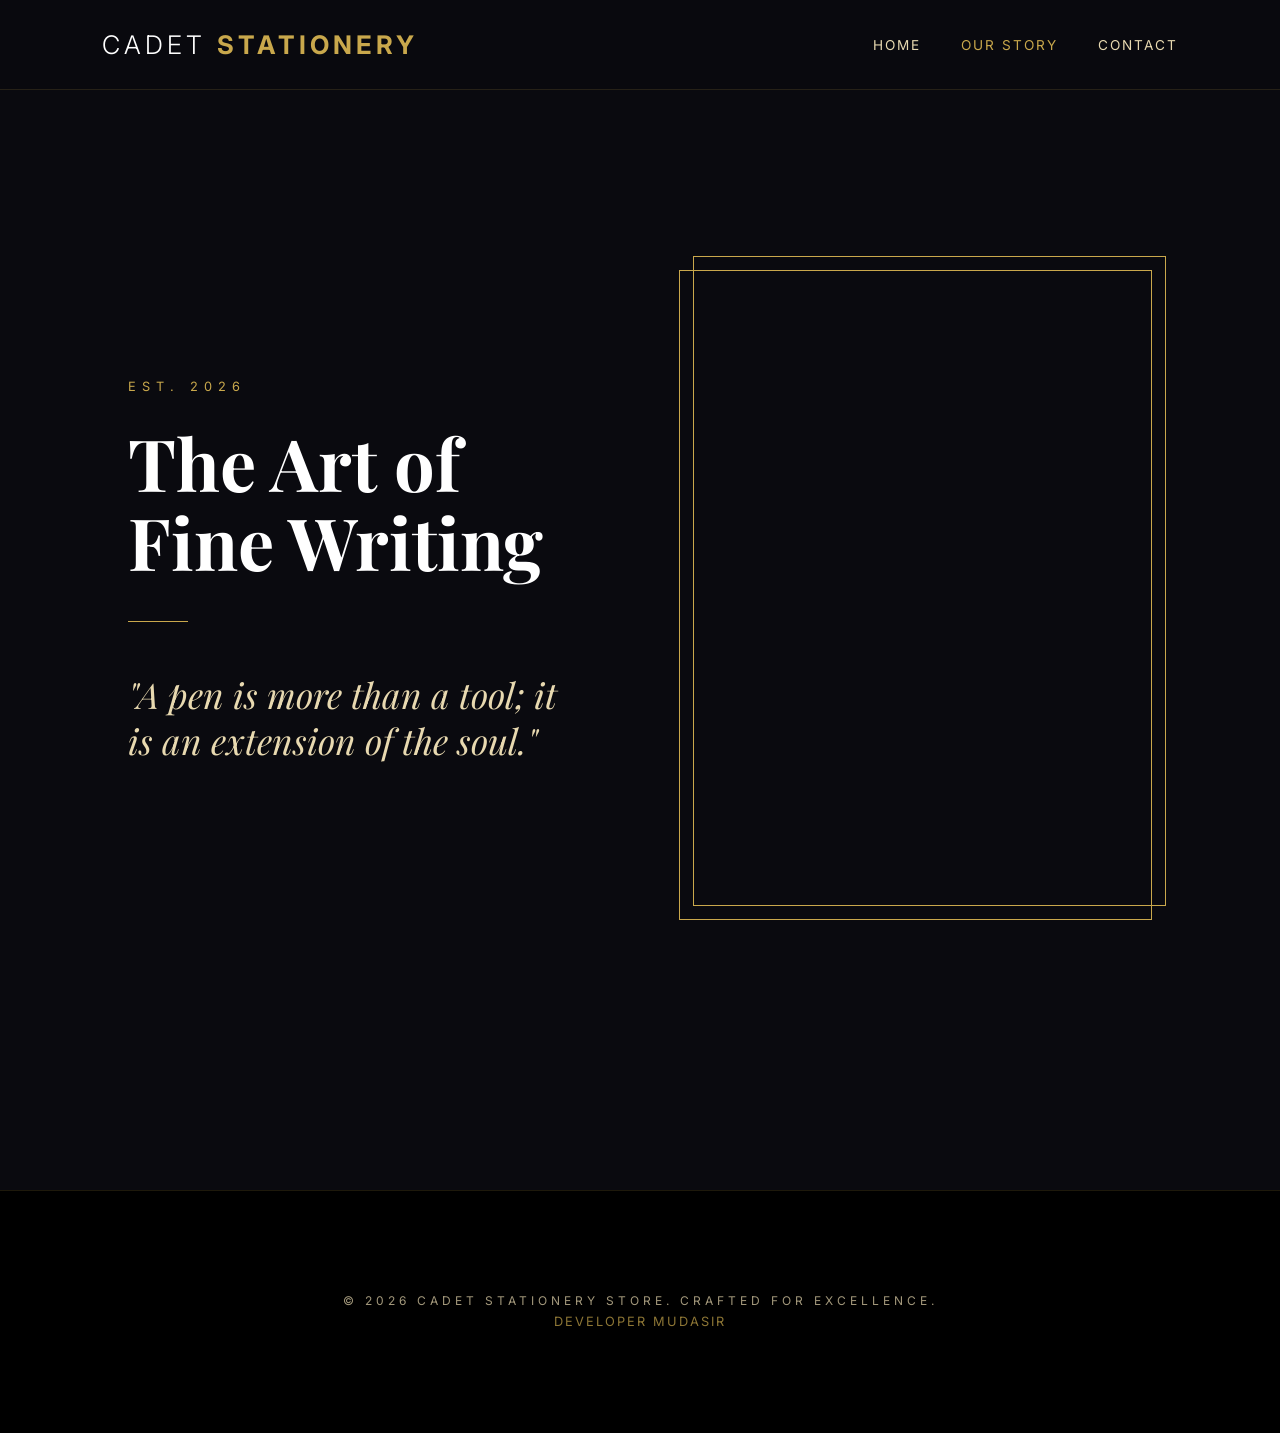
==== commit 81d2c8aa: "Final cleanup: removed Urdu section, updated Firebase, and added developer credit." ====
--- a/about.html
+++ b/about.html
@@ -8,6 +8,12 @@
     <link href="https://fonts.googleapis.com/css2?family=Inter:wght@300;400;700&family=Playfair+Display:ital,wght@0,700;1,400&display=swap" rel="stylesheet">
     <link rel="stylesheet" href="style.css">
     <link rel="stylesheet" href="https://cdnjs.cloudflare.com/ajax/libs/font-awesome/6.4.0/css/all.min.css">
+    
+    <!-- Firebase -->
+    <script src="https://www.gstatic.com/firebasejs/10.7.1/firebase-app-compat.js"></script>
+    <script src="https://www.gstatic.com/firebasejs/10.7.1/firebase-database-compat.js"></script>
+    <script src="firebase-init.js"></script>
+
     <style>
         .heritage-section {
             display: flex;
@@ -68,16 +74,6 @@
             object-fit: cover;
         }
 
-        /* Philosophy Background Style */
-        .philosophy-wrap {
-            position: relative;
-            padding: 150px 0;
-            background: linear-gradient(rgba(10, 10, 15, 0.9), rgba(10, 10, 15, 0.9)), url('hero-bg.png') center/cover fixed;
-            margin: 0 -10%;
-            color: white;
-            text-align: center;
-        }
-
         @media (max-width: 768px) {
             .heritage-section { flex-direction: column; gap: 60px; text-align: center; }
             .heritage-image { display: none; } /* Hide the big strip on mobile */
@@ -85,8 +81,8 @@
             .heritage-content h1 { font-size: 3rem !important; }
             .quote { font-size: 1.6rem; }
             .gold-divider { margin: 30px auto; }
-            .philosophy-wrap { padding: 100px 5%; margin: 0; }
         }
+
     </style>
 </head>
 
@@ -122,42 +118,40 @@
             <div id="dynImg" class="heritage-image"></div>
         </div>
 
-        <div class="philosophy-wrap">
-            <div style="max-width: 900px; margin: 0 auto; padding: 0 20px;">
-                <h2 id="philTitle" style="font-size: 3.5rem; margin-bottom: 40px; color: var(--accent-gold); font-style: italic;">Our Philosophy</h2>
-                <p id="philText" style="font-weight: 300; font-size: 1.4rem; color: var(--text-white); line-height: 2; opacity: 0.95; direction: rtl;">
-                    ہم اپنے کلیکشنز کا انتخاب معیار پر سمجھوتہ کیے بغیر کرتے ہیں۔ نب کے وزن سے لے کر چمڑے کے دانے تک، ہر تفصیل کی باریک بینی سے جانچ کی جاتی ہے۔ ہمارا مقصد جدید پیشہ ور افراد کو ڈیجیٹل دنیا میں ایک اینالاگ فرار فراہم کرنا ہے۔
-                </p>
-            </div>
-        </div>
+
     </section>
 
     <footer>
-        <p>&copy; 2026 Cadet Stationery Store. Crafted for excellence.</p>
+        <p>&copy; 2026 Cadet Stationery Store. Crafted for excellence. <br><span style="color: var(--accent-gold); font-size: 0.8rem; letter-spacing: 2px;">DEVELOPER MUDASIR</span></p>
     </footer>
+
 
     <script>
         // Load Dynamic CMS Data
-        const cmsData = JSON.parse(localStorage.getItem('cadet_cms'));
-        if (cmsData) {
-            if (cmsData.storyTitle) document.getElementById('dynTitle').innerText = cmsData.storyTitle;
-            if (cmsData.storyText) document.getElementById('dynText').innerText = cmsData.storyText;
-            if (cmsData.storyQuote) document.getElementById('dynQuote').innerText = `"${cmsData.storyQuote}"`;
-            if (cmsData.storyImg) document.getElementById('dynImg').style.backgroundImage = `url('${cmsData.storyImg}')`;
-            
-            // New CMS Fields
-            if (cmsData.dpImg) document.getElementById('dynDp').src = cmsData.dpImg;
-            if (cmsData.philTitle) document.getElementById('philTitle').innerText = cmsData.philTitle;
-            if (cmsData.philText) {
-                document.getElementById('philText').innerText = cmsData.philText;
-                // Auto-detect Urdu to set RTL
-                if (containsUrdu(cmsData.philText)) {
-                    document.getElementById('philText').style.direction = 'rtl';
-                } else {
-                    document.getElementById('philText').style.direction = 'ltr';
+        function renderCms(data) {
+            if (data.storyTitle) document.getElementById('dynTitle').innerText = data.storyTitle;
+            if (data.storyText) document.getElementById('dynText').innerText = data.storyText;
+            if (data.storyQuote) document.getElementById('dynQuote').innerText = `"${data.storyQuote}"`;
+            if (data.storyImg) document.getElementById('dynImg').style.backgroundImage = `url('${data.storyImg}')`;
+            if (data.dpImg) document.getElementById('dynDp').src = data.dpImg;
+        }
+
+        // Load Dynamic CMS Data from LocalStorage first
+        let cmsData = JSON.parse(localStorage.getItem('cadet_cms'));
+        if (cmsData) renderCms(cmsData);
+
+        // Fetch from Firebase if configured
+        if (typeof firebase !== 'undefined' && firebase.apps.length > 0) {
+            firebase.database().ref('cms').on('value', snapshot => {
+                if (snapshot.exists()) {
+                    cmsData = snapshot.val();
+                    localStorage.setItem('cadet_cms', JSON.stringify(cmsData));
+                    renderCms(cmsData);
                 }
-            }
+            });
         }
+
+
 
         function containsUrdu(text) {
             const urduPattern = /[\u0600-\u06FF]/;
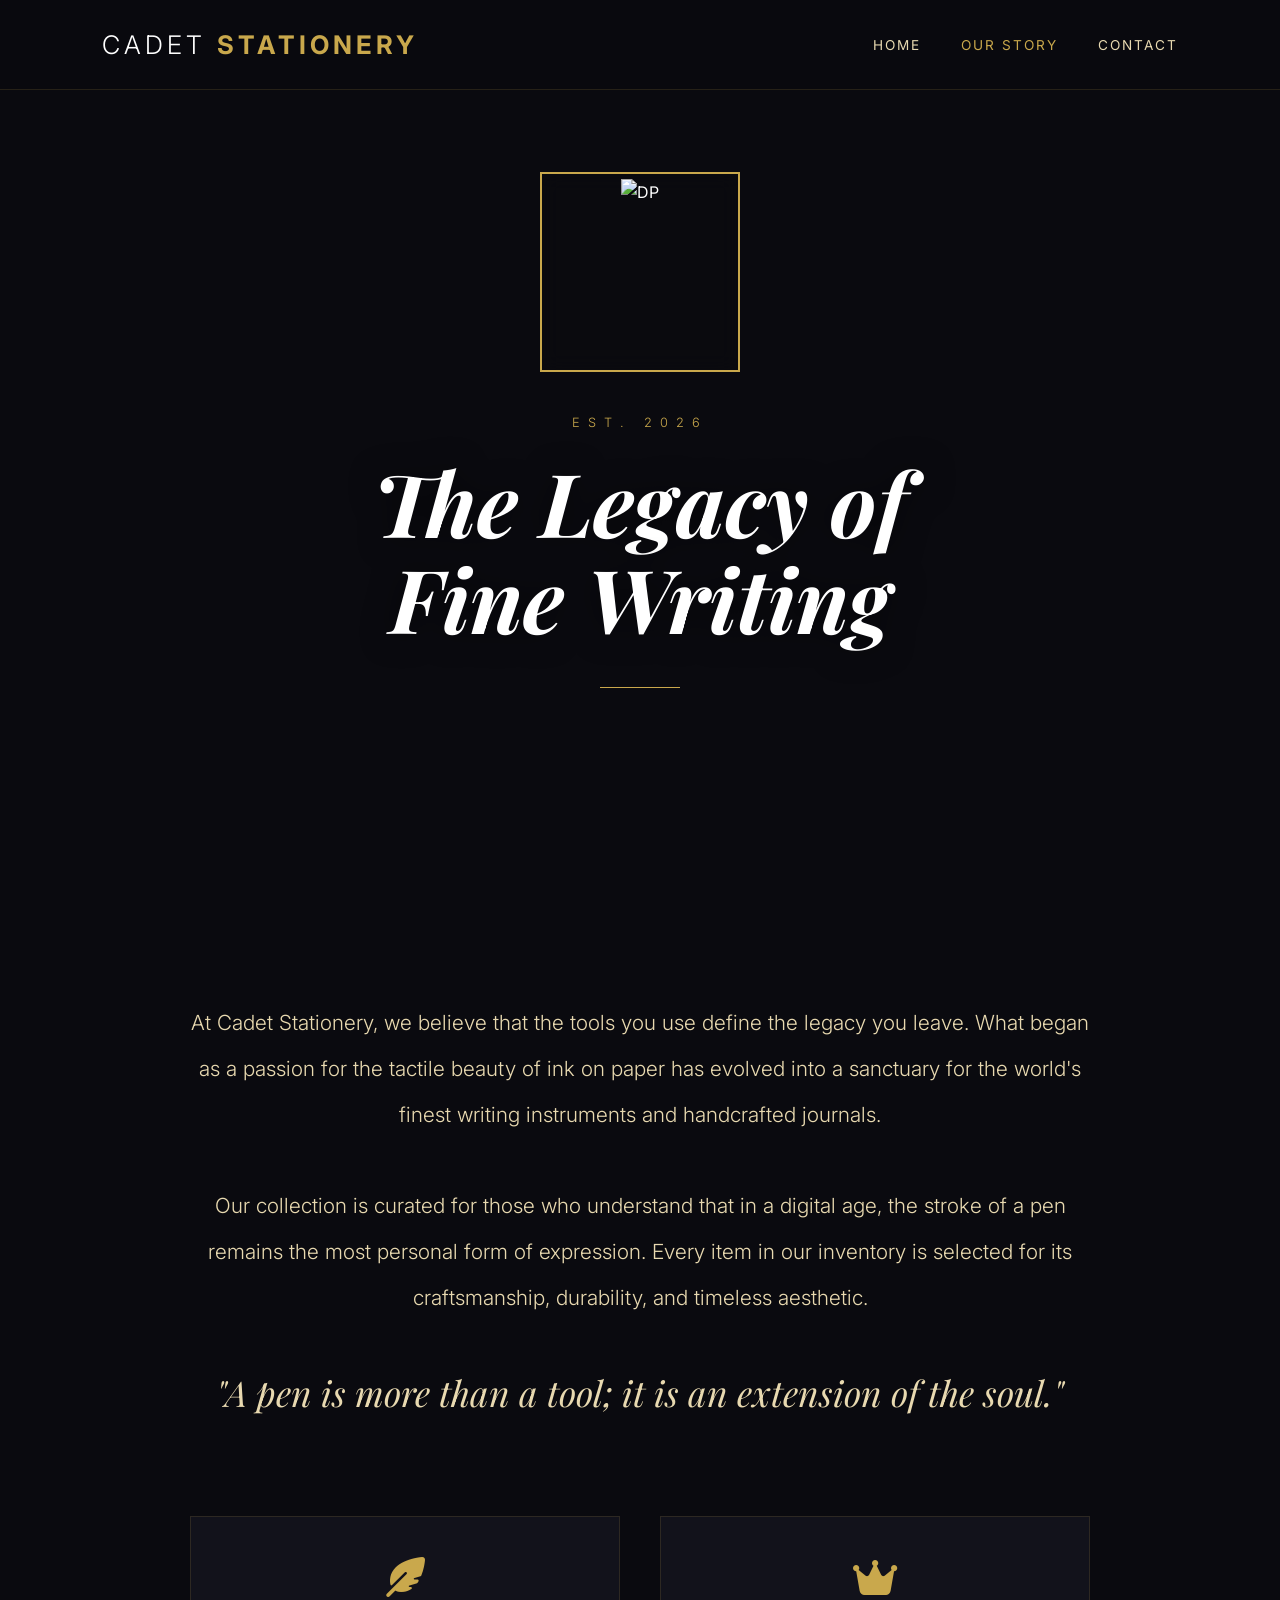
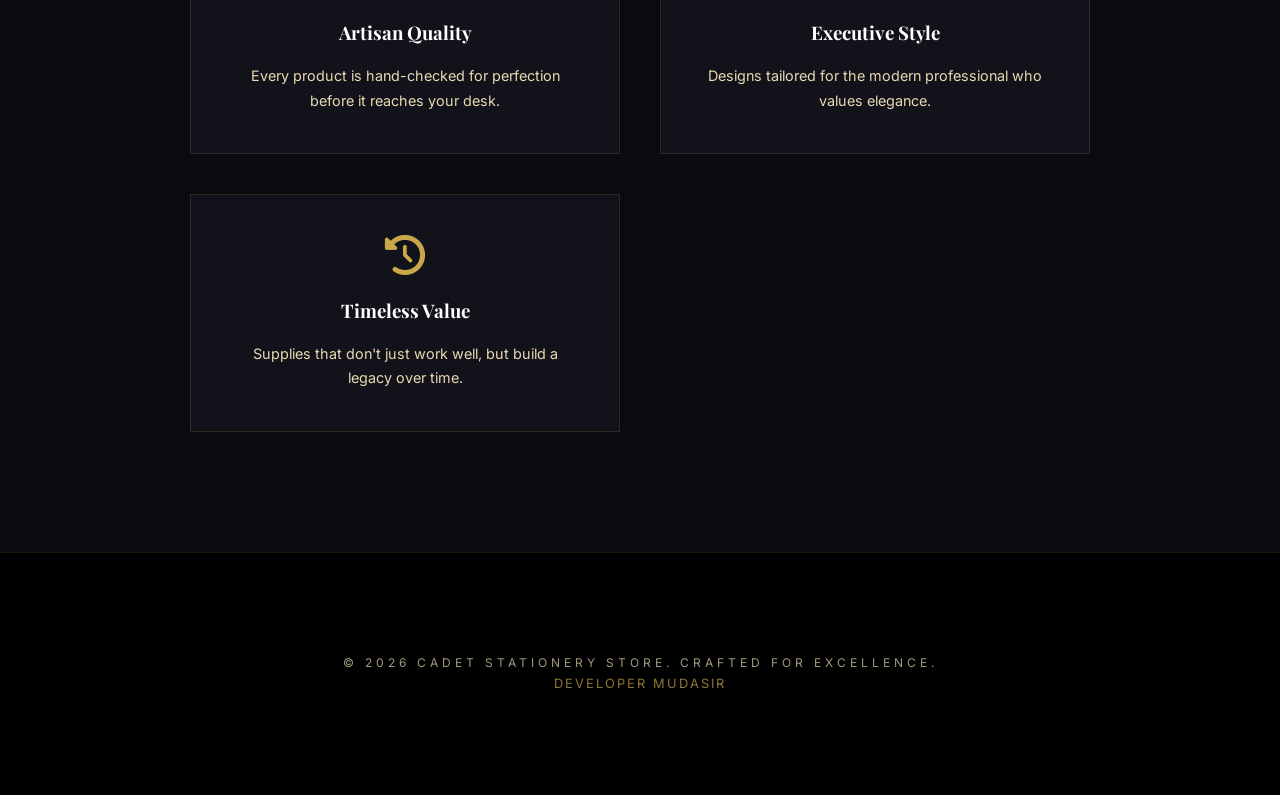
==== commit ccb51146: "Finalizing premium Story page and simplifying Admin panel" ====
--- a/about.html
+++ b/about.html
@@ -9,42 +9,12 @@
     <link rel="stylesheet" href="style.css">
     <link rel="stylesheet" href="https://cdnjs.cloudflare.com/ajax/libs/font-awesome/6.4.0/css/all.min.css">
     
-    <!-- Firebase -->
-    <script src="https://www.gstatic.com/firebasejs/10.7.1/firebase-app-compat.js"></script>
-    <script src="https://www.gstatic.com/firebasejs/10.7.1/firebase-database-compat.js"></script>
-    <script src="firebase-init.js"></script>
-
     <style>
-        .heritage-section {
-            display: flex;
-            align-items: center;
-            gap: 100px;
-            margin-bottom: 150px;
-        }
-        .heritage-image {
-            flex: 1;
-            height: 650px;
-            background: url('https://images.unsplash.com/photo-1456735190827-d1262f71b8a3?auto=format&fit=crop&q=80&w=800') center/cover;
-            border: 1px solid var(--accent-gold);
-            padding: 10px;
-            position: relative;
-        }
-        .heritage-image::after {
-            content: '';
-            position: absolute;
-            top: -15px; right: -15px;
-            width: 100%; height: 100%;
-            border: 1px solid var(--accent-gold);
-            z-index: -1;
-        }
-        .heritage-content {
-            flex: 1;
-        }
         .gold-divider {
-            width: 60px;
+            width: 80px;
             height: 1px;
             background: var(--accent-gold);
-            margin: 40px 0;
+            margin: 40px auto;
         }
         .quote {
             font-size: 2.22rem;
@@ -55,38 +25,44 @@
             line-height: 1.3;
         }
 
-        /* Profile DP styling for Mobile */
-        .profile-dp-container {
-            display: none;
-            width: 180px;
-            height: 180px;
-            margin: 0 auto 30px;
-            border-radius: 50%;
-            border: 3px solid var(--accent-gold);
-            padding: 8px;
-            background: var(--bg-dark);
-            box-shadow: 0 0 30px var(--gold-glow);
+        .heritage-card-grid {
+            display: grid;
+            grid-template-columns: repeat(auto-fit, minmax(300px, 1fr));
+            gap: 40px;
+            margin-top: 100px;
         }
-        .profile-dp {
-            width: 100%;
-            height: 100%;
-            border-radius: 50%;
-            object-fit: cover;
+
+        .heritage-card {
+            background: rgba(30, 30, 46, 0.4);
+            border: 1px solid var(--glass-border);
+            padding: 40px;
+            text-align: center;
+            transition: var(--transition-fast);
+        }
+
+        .heritage-card:hover {
+            border-color: var(--accent-gold);
+            transform: translateY(-10px);
+        }
+
+        .heritage-card i {
+            font-size: 2.5rem;
+            color: var(--accent-gold);
+            margin-bottom: 20px;
         }
 
         @media (max-width: 768px) {
-            .heritage-section { flex-direction: column; gap: 60px; text-align: center; }
-            .heritage-image { display: none; } /* Hide the big strip on mobile */
-            .profile-dp-container { display: block; } /* Show DP on mobile */
-            .heritage-content h1 { font-size: 3rem !important; }
             .quote { font-size: 1.6rem; }
-            .gold-divider { margin: 30px auto; }
+            .story-dp-container {
+                width: 150px !important;
+                height: 150px !important;
+            }
         }
-
     </style>
 </head>
 
 <body>
+    <!-- Header -->
     <header>
         <a href="index.html" class="logo">CADET <span>STATIONERY</span></a>
         <ul class="nav-menu" id="navMenu">
@@ -99,67 +75,68 @@
         </div>
     </header>
 
-    <section class="section-container" style="margin-top: 150px;">
-        <div class="heritage-section">
-            <div class="heritage-content">
-                <!-- Mobile DP -->
-                <div class="profile-dp-container">
-                    <img id="dynDp" class="profile-dp" src="https://images.unsplash.com/photo-1507003211169-0a1dd7228f2d?auto=format&fit=crop&q=80&w=200" alt="DP">
-                </div>
+    <!-- History/Story Hero -->
+    <section class="hero" id="storyHero" style="height: 100vh; position: relative; overflow: hidden; margin-top: 0; background-attachment: fixed; background-image: url('https://images.unsplash.com/photo-1513519245088-0e12902e5a38?auto=format&fit=crop&q=80&w=1600');">
+        <div class="hero-overlay" style="position: absolute; top:0; left:0; width:100%; height:100%; background: linear-gradient(to bottom, rgba(10, 10, 15, 0.7), #0a0a0f);"></div>
+        
+        <div class="hero-content" style="z-index: 2; text-align: center; max-width: 900px; padding: 0 5%;">
+            <!-- Profile DP (Square/Choras) -->
+            <div class="story-dp-container" style="width: 200px; height: 200px; margin: 0 auto 40px; border: 2px solid var(--accent-gold); padding: 5px; background: rgba(10, 10, 15, 0.5); backdrop-filter: blur(10px); animation: fadeInUp 0.8s ease forwards;">
+                <img src="https://images.unsplash.com/photo-1507003211169-0a1dd7228f2d?auto=format&fit=crop&q=80&w=400" alt="DP" style="width: 100%; height: 100%; object-fit: cover;">
+            </div>
 
-                <p style="text-transform: uppercase; letter-spacing: 6px; color: var(--accent-gold); margin-bottom: 25px; font-size: 0.8rem;">EST. 2026</p>
-                <h1 id="dynTitle" style="font-size: 4.5rem; line-height: 1.1; color: var(--text-white);">The Art of <br>Fine Writing</h1>
-                <div class="gold-divider"></div>
-                <p id="dynText" style="font-weight: 300; font-size: 1.15rem; color: var(--text-champagne); line-height: 1.9; opacity: 0.9;">
-                    <!-- Dynamic Content -->
-                </p>
-                <p id="dynQuote" class="quote">"A pen is more than a tool; it is an extension of the soul."</p>
-            </div>
-            <div id="dynImg" class="heritage-image"></div>
+            <p style="text-transform: uppercase; letter-spacing: 8px; color: var(--accent-gold); margin-bottom: 20px; font-size: 0.8rem; animation: fadeInUp 1s ease forwards;">EST. 2026</p>
+            <h1 style="line-height: 1.1; color: var(--text-white); margin-bottom: 30px; animation: fadeInUp 1.2s ease forwards;">The Legacy of <br>Fine Writing</h1>
+            <div class="gold-divider" style="animation: fadeInUp 1.4s ease forwards;"></div>
         </div>
-
-
     </section>
 
+    <!-- Content Section -->
+    <section class="section-container" style="background: #0a0a0f; padding-top: 100px;">
+        <div style="max-width: 900px; margin: 0 auto; text-align: center;">
+            <p style="font-weight: 300; font-size: 1.3rem; color: var(--text-champagne); line-height: 2.2; opacity: 0.9; animation: fadeInUp 1.6s ease forwards;">
+                At Cadet Stationery, we believe that the tools you use define the legacy you leave. What began as a passion for the tactile beauty of ink on paper has evolved into a sanctuary for the world's finest writing instruments and handcrafted journals. 
+                <br><br>
+                Our collection is curated for those who understand that in a digital age, the stroke of a pen remains the most personal form of expression. Every item in our inventory is selected for its craftsmanship, durability, and timeless aesthetic.
+            </p>
+            
+            <p class="quote" style="animation: fadeInUp 1.8s ease forwards;">"A pen is more than a tool; it is an extension of the soul."</p>
+
+            <!-- Heritage Cards (New) -->
+            <div class="heritage-card-grid">
+                <div class="heritage-card">
+                    <i class="fas fa-feather-pointed"></i>
+                    <h3>Artisan Quality</h3>
+                    <p style="color: var(--text-champagne); font-size: 0.9rem; margin-top: 15px;">Every product is hand-checked for perfection before it reaches your desk.</p>
+                </div>
+                <div class="heritage-card">
+                    <i class="fas fa-crown"></i>
+                    <h3>Executive Style</h3>
+                    <p style="color: var(--text-champagne); font-size: 0.9rem; margin-top: 15px;">Designs tailored for the modern professional who values elegance.</p>
+                </div>
+                <div class="heritage-card">
+                    <i class="fas fa-history"></i>
+                    <h3>Timeless Value</h3>
+                    <p style="color: var(--text-champagne); font-size: 0.9rem; margin-top: 15px;">Supplies that don't just work well, but build a legacy over time.</p>
+                </div>
+            </div>
+        </div>
+    </section>
+
+    <!-- Footer -->
     <footer>
         <p>&copy; 2026 Cadet Stationery Store. Crafted for excellence. <br><span style="color: var(--accent-gold); font-size: 0.8rem; letter-spacing: 2px;">DEVELOPER MUDASIR</span></p>
     </footer>
 
-
     <script>
-        // Load Dynamic CMS Data
-        function renderCms(data) {
-            if (data.storyTitle) document.getElementById('dynTitle').innerText = data.storyTitle;
-            if (data.storyText) document.getElementById('dynText').innerText = data.storyText;
-            if (data.storyQuote) document.getElementById('dynQuote').innerText = `"${data.storyQuote}"`;
-            if (data.storyImg) document.getElementById('dynImg').style.backgroundImage = `url('${data.storyImg}')`;
-            if (data.dpImg) document.getElementById('dynDp').src = data.dpImg;
-        }
-
-        // Load Dynamic CMS Data from LocalStorage first
-        let cmsData = JSON.parse(localStorage.getItem('cadet_cms'));
-        if (cmsData) renderCms(cmsData);
-
-        // Fetch from Firebase if configured
-        if (typeof firebase !== 'undefined' && firebase.apps.length > 0) {
-            firebase.database().ref('cms').on('value', snapshot => {
-                if (snapshot.exists()) {
-                    cmsData = snapshot.val();
-                    localStorage.setItem('cadet_cms', JSON.stringify(cmsData));
-                    renderCms(cmsData);
-                }
-            });
-        }
-
-
-
-        function containsUrdu(text) {
-            const urduPattern = /[\u0600-\u06FF]/;
-            return urduPattern.test(text);
-        }
-
+        // Mobile Menu Logic
         const menuBtn = document.getElementById('menuBtn');
         const navMenu = document.getElementById('navMenu');
+
+        // Copy Protection
+        document.addEventListener('contextmenu', e => e.preventDefault());
+        document.addEventListener('selectstart', e => e.preventDefault());
+        document.addEventListener('touchstart', e => { if (e.touches.length > 1) e.preventDefault(); }, {passive: false});
 
         if (menuBtn && navMenu) {
             menuBtn.addEventListener('click', () => {
--- a/style.css
+++ b/style.css
@@ -39,7 +39,21 @@
     color: var(--text-white);
     line-height: 1.7;
     overflow-x: hidden;
-}
+    /* Disable text selection/copying */
+    -webkit-user-select: none;
+    -moz-user-select: none;
+    -ms-user-select: none;
+    user-select: none;
+}
+
+/* Re-enable selection for inputs so admin works */
+input, textarea {
+    -webkit-user-select: text;
+    -moz-user-select: text;
+    -ms-user-select: text;
+    user-select: text;
+}
+
 
 /* Custom Scrollbar */
 ::-webkit-scrollbar {
@@ -69,6 +83,11 @@
     70% { box-shadow: 0 0 20px 10px rgba(201, 168, 76, 0); }
     100% { box-shadow: 0 0 0 0 rgba(201, 168, 76, 0); }
 }
+
+@keyframes spin {
+    to { transform: rotate(360deg); }
+}
+
 
 /* Header & Nav */
 header {
@@ -161,6 +180,8 @@
     background: linear-gradient(rgba(10, 10, 15, 0.7), rgba(10, 10, 15, 0.4)), url('hero-bg.png');
     background-size: cover;
     background-position: center;
+    transition: background 1.5s cubic-bezier(0.16, 1, 0.3, 1);
+
     display: flex;
     align-items: center;
     justify-content: center;
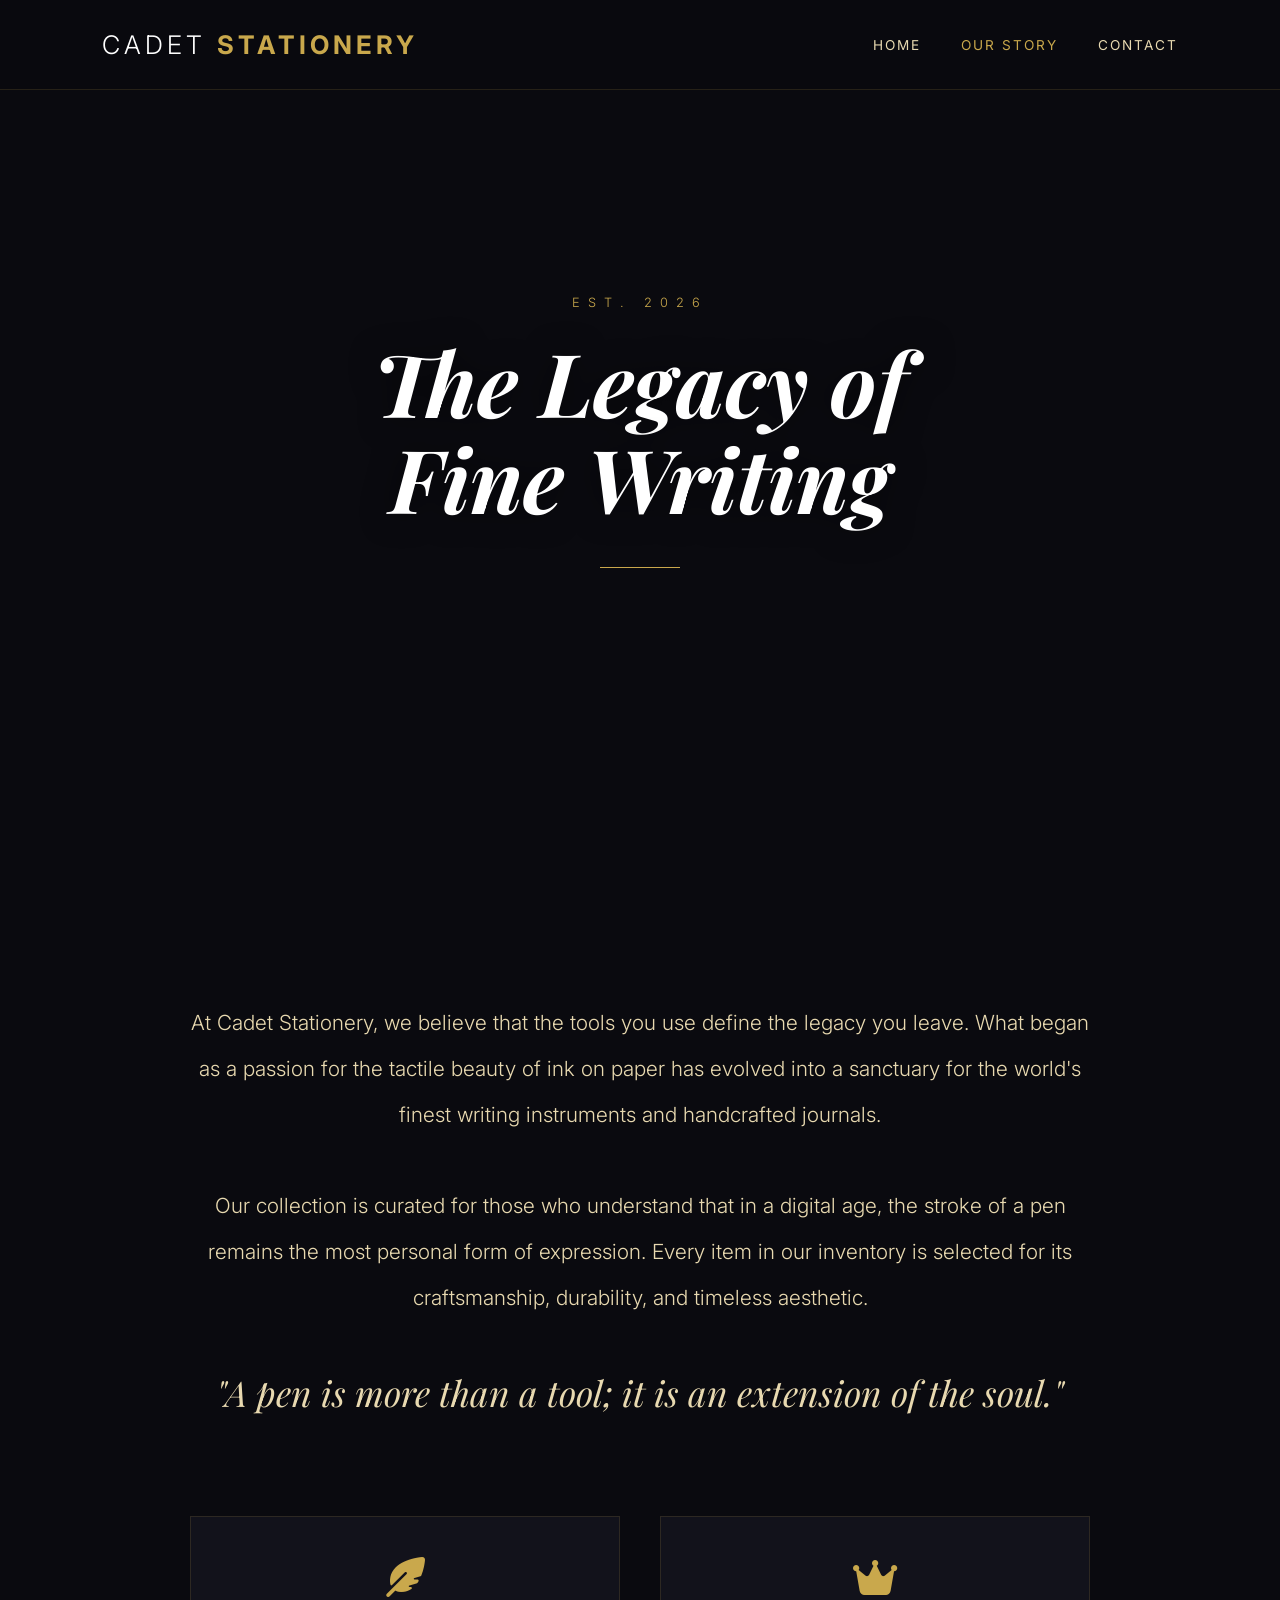
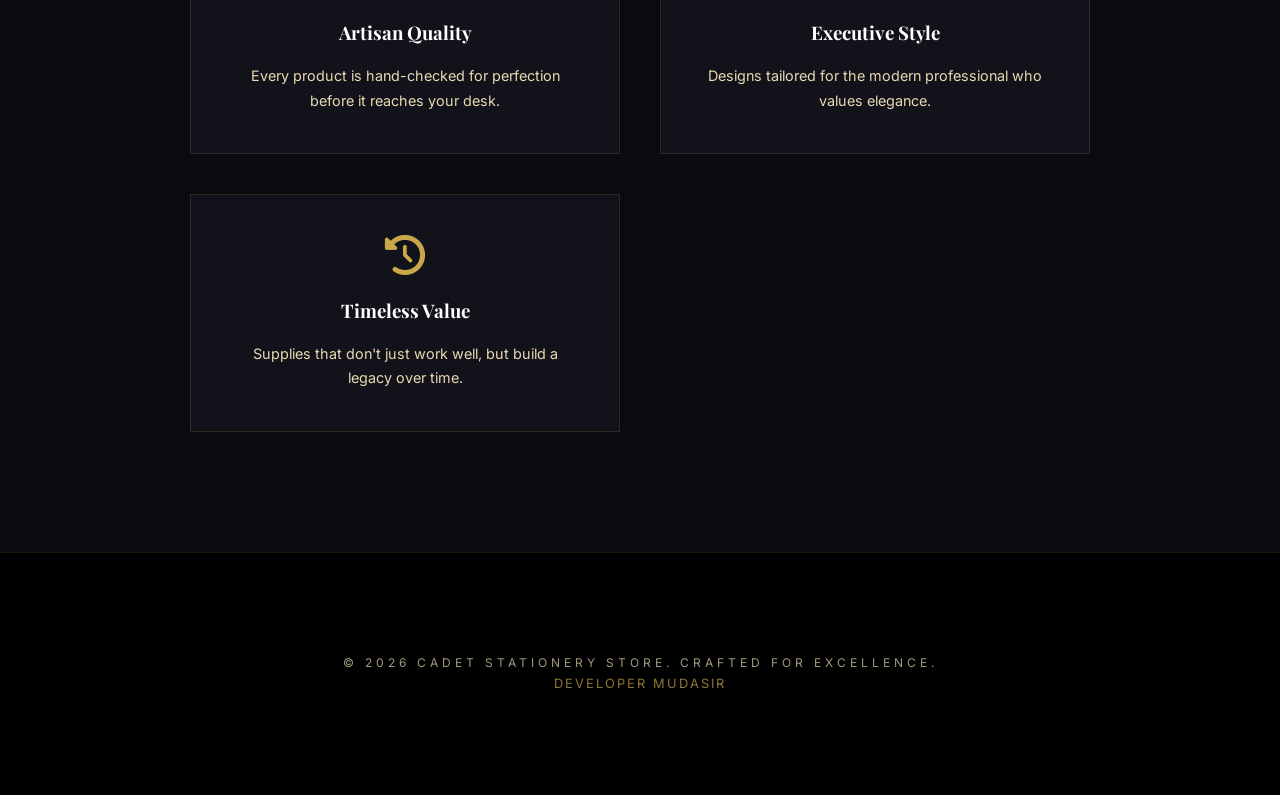
==== commit 9687822c: "Reverted Our Story and Home Page changes to original design" ====
--- a/about.html
+++ b/about.html
@@ -80,11 +80,6 @@
         <div class="hero-overlay" style="position: absolute; top:0; left:0; width:100%; height:100%; background: linear-gradient(to bottom, rgba(10, 10, 15, 0.7), #0a0a0f);"></div>
         
         <div class="hero-content" style="z-index: 2; text-align: center; max-width: 900px; padding: 0 5%;">
-            <!-- Profile DP (Square/Choras) -->
-            <div class="story-dp-container" style="width: 200px; height: 200px; margin: 0 auto 40px; border: 2px solid var(--accent-gold); padding: 5px; background: rgba(10, 10, 15, 0.5); backdrop-filter: blur(10px); animation: fadeInUp 0.8s ease forwards;">
-                <img src="https://images.unsplash.com/photo-1507003211169-0a1dd7228f2d?auto=format&fit=crop&q=80&w=400" alt="DP" style="width: 100%; height: 100%; object-fit: cover;">
-            </div>
-
             <p style="text-transform: uppercase; letter-spacing: 8px; color: var(--accent-gold); margin-bottom: 20px; font-size: 0.8rem; animation: fadeInUp 1s ease forwards;">EST. 2026</p>
             <h1 style="line-height: 1.1; color: var(--text-white); margin-bottom: 30px; animation: fadeInUp 1.2s ease forwards;">The Legacy of <br>Fine Writing</h1>
             <div class="gold-divider" style="animation: fadeInUp 1.4s ease forwards;"></div>
@@ -102,7 +97,7 @@
             
             <p class="quote" style="animation: fadeInUp 1.8s ease forwards;">"A pen is more than a tool; it is an extension of the soul."</p>
 
-            <!-- Heritage Cards (New) -->
+            <!-- Heritage Cards -->
             <div class="heritage-card-grid">
                 <div class="heritage-card">
                     <i class="fas fa-feather-pointed"></i>
@@ -123,7 +118,6 @@
         </div>
     </section>
 
-    <!-- Footer -->
     <footer>
         <p>&copy; 2026 Cadet Stationery Store. Crafted for excellence. <br><span style="color: var(--accent-gold); font-size: 0.8rem; letter-spacing: 2px;">DEVELOPER MUDASIR</span></p>
     </footer>
